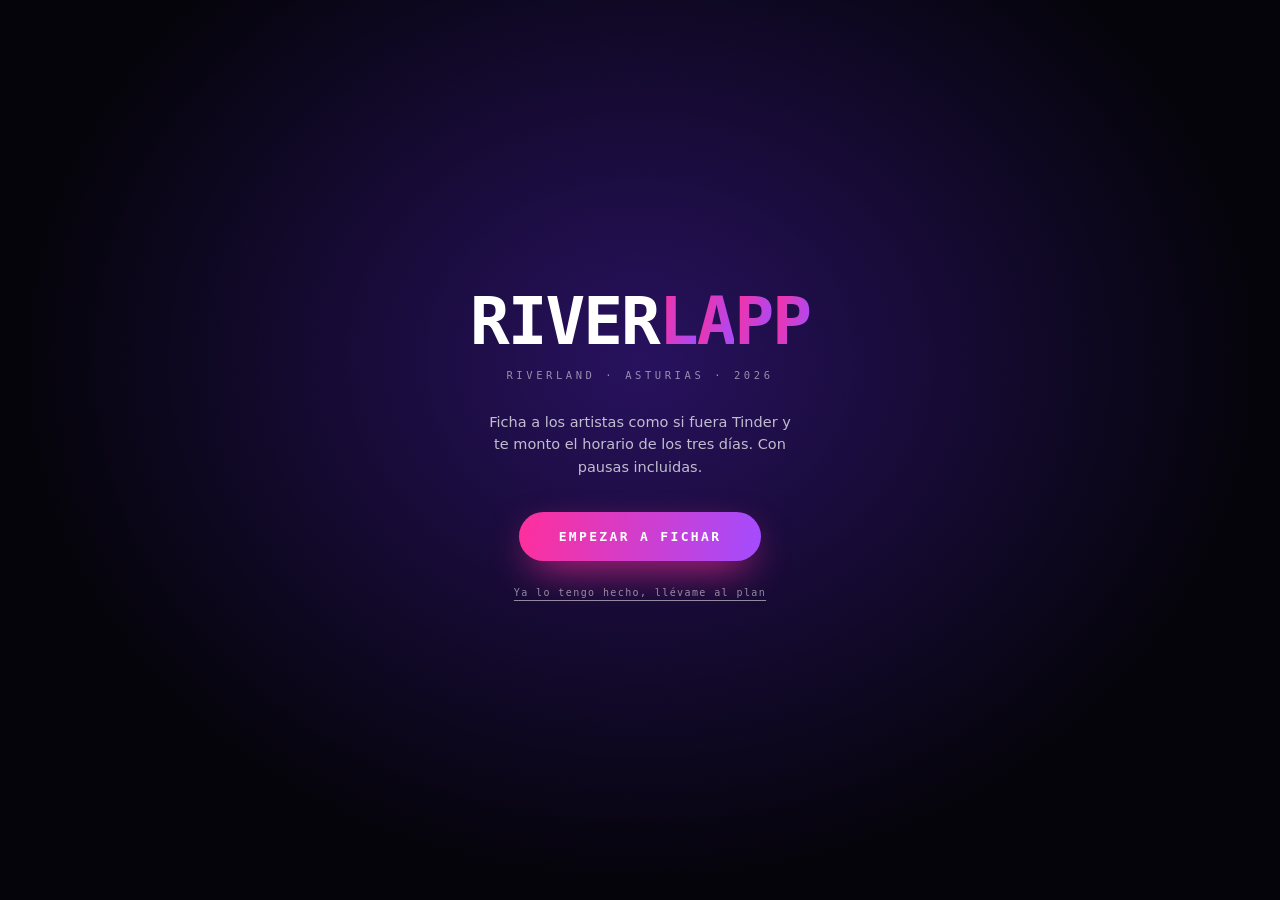
==== index.html @ 406465f3 "RIVERLAPP: app del festival Riverland Asturias 2026 Fichas artistas deslizando (parodia de Tinder: m" ====
<!DOCTYPE html>
<html lang="es">
<head>
<meta charset="utf-8">
<meta name="viewport" content="width=device-width, initial-scale=1, viewport-fit=cover, maximum-scale=1, user-scalable=no">
<title>RIVERLAPP</title>
<meta name="description" content="Tu horario de Riverland 2026, montado a tu medida.">
<meta name="theme-color" content="#04030a">
<meta name="apple-mobile-web-app-capable" content="yes">
<meta name="apple-mobile-web-app-status-bar-style" content="black-translucent">
<meta name="apple-mobile-web-app-title" content="RIVERLAPP">
<link rel="manifest" href="manifest.webmanifest">
<link rel="apple-touch-icon" href="icono-180.png">
<link rel="icon" href="icono-180.png">
<link rel="stylesheet" href="styles.css">
</head>
<body>

<!-- ===== LUCES ===== -->
<div id="luces">
  <div id="haces"></div>
  <div class="blob b1"></div>
  <div class="blob b2"></div>
  <div class="blob b3"></div>
</div>
<div id="vineta"></div>
<div id="grano"></div>

<!-- ===== INTRO ===== -->
<div id="intro">
  <div class="logo-riv" id="logo-anim"></div>
  <div class="tag">RIVERLAND · ASTURIAS · 2026</div>
  <div class="desc">Ficha a los artistas como si fuera Tinder y te monto el horario de los tres días. Con pausas incluidas.</div>
  <button class="btn-grande" id="btn-empezar">EMPEZAR A FICHAR</button>
  <button class="btn-txt" id="btn-saltar">Ya lo tengo hecho, llévame al plan</button>
</div>

<div id="app">

  <!-- ===================== AHORA ===================== -->
  <section class="vista" id="v-ahora">
    <header class="cab">
      <div>
        <h1>AHORA</h1>
        <div class="sub">TU COPILOTO DE RIVERLAND</div>
      </div>
      <button class="icon-btn btn-ajustes">⚙</button>
    </header>
    <div class="scroll"><div id="ahora-cont"></div></div>
  </section>

  <!-- ===================== MI PLAN ===================== -->
  <section class="vista" id="v-plan">
    <header class="cab">
      <div>
        <h1>MI PLAN</h1>
        <div class="sub">HORARIO MONTADO A TU MEDIDA</div>
      </div>
      <button class="icon-btn btn-ajustes">⚙</button>
    </header>
    <div class="dias">
      <button class="dia-btn" data-dia="vie">VIE 21</button>
      <button class="dia-btn" data-dia="sab">SÁB 22</button>
      <button class="dia-btn" data-dia="dom">DOM 23</button>
    </div>
    <div class="scroll"><div class="tl" id="plan-lista"></div></div>
  </section>

  <!-- ===================== FICHAR ===================== -->
  <section class="vista" id="v-fichar">
    <header class="cab">
      <div>
        <h1>FICHAR</h1>
        <div class="sub" id="deck-txt">83 perfiles cerca de ti</div>
      </div>
      <button class="icon-btn btn-ajustes">⚙</button>
    </header>

    <div id="deck-prog">
      <div class="barra"><i style="width:0"></i></div>
      <div class="txt">
        <span class="eyebrow">← ME RAYA · ME RENTA → · ↑ SÍ O SÍ</span>
        <span class="eyebrow" id="deck-cont">0/83</span>
      </div>
    </div>

    <div id="pila"></div>

    <div id="acciones">
      <div class="accion-wrap">
        <button class="accion sm rewind" id="btn-rewind">↺</button>
        <span class="accion-lbl">UPS</span>
      </div>
      <div class="accion-wrap">
        <button class="accion no" id="btn-no">✕</button>
        <span class="accion-lbl">ME RAYA</span>
      </div>
      <div class="accion-wrap">
        <button class="accion top" id="btn-top">★</button>
        <span class="accion-lbl">SÍ O SÍ</span>
      </div>
      <div class="accion-wrap">
        <button class="accion si" id="btn-si">♥</button>
        <span class="accion-lbl">ME RENTA</span>
      </div>
    </div>
  </section>

  <!-- ===================== CARTEL ===================== -->
  <section class="vista" id="v-cartel">
    <header class="cab">
      <div>
        <h1>CARTEL</h1>
        <div class="sub">83 ARTISTAS · 3 ESCENARIOS</div>
      </div>
      <button class="icon-btn btn-ajustes">⚙</button>
    </header>
    <div class="dias">
      <button class="dia-btn-c dia-btn" data-dia="vie">VIE 21</button>
      <button class="dia-btn-c dia-btn" data-dia="sab">SÁB 22</button>
      <button class="dia-btn-c dia-btn" data-dia="dom">DOM 23</button>
    </div>
    <div class="scroll"><div id="cartel-lista"></div></div>
  </section>

  <!-- ===================== NAV ===================== -->
  <nav id="nav">
    <button class="nav-btn" data-v="ahora"><span class="ic">◉</span><span class="lb">AHORA</span></button>
    <button class="nav-btn" data-v="plan"><span class="ic">★</span><span class="lb">MI PLAN</span><span class="nav-badge" id="badge-plan" style="display:none">0</span></button>
    <button class="nav-btn" data-v="fichar"><span class="ic">♥</span><span class="lb">FICHAR</span></button>
    <button class="nav-btn" data-v="cartel"><span class="ic">▦</span><span class="lb">CARTEL</span></button>
  </nav>
</div>

<!-- ===== MATCH ===== -->
<div id="match">
  <div>
    <div class="sello-match">★ SÍ O SÍ ★</div>
    <div class="txt">¡ES UN<br>MATCH!</div>
    <div class="quien" id="match-quien"></div>
    <div class="pie" id="match-pie"></div>
  </div>
</div>

<!-- ===== HOJA DE AJUSTES ===== -->
<div id="hoja"><div class="panel" id="hoja-panel"></div></div>

<script src="fotos.js"></script>
<script src="data.js"></script>
<script src="app.js"></script>
</body>
</html>
---- styles.css ----
/* ===========================================================
   RIVERLAPP — Riverland Asturias 2026
   =========================================================== */

/* permite animar el barrido del anillo de progreso */
@property --deg {
  syntax: '<angle>';
  inherits: false;
  initial-value: 0deg;
}

:root {
  --ink:      #04030a;
  --ink-2:    #0b0714;
  --magenta:  #ff2e9a;
  --magenta-d:#c3006c;
  --purple:   #a24bff;
  --violet:   #6b2bff;
  --cyan:     #35e8ff;
  --paper:    #ffffff;
  --mute:     rgba(255,255,255,.52);
  --mute-2:   rgba(255,255,255,.28);
  --line:     rgba(255,255,255,.12);
  --glass:    rgba(255,255,255,.055);

  --renta:    #22e39a;
  --raya:     #ff3b57;
  --sisi:     #ffd23d;

  --mono: ui-monospace, "SF Mono", SFMono-Regular, Menlo, "Roboto Mono", monospace;
  --sans: -apple-system, BlinkMacSystemFont, "Segoe UI", Inter, system-ui, sans-serif;

  --nav-h: 66px;
  --ease-out: cubic-bezier(.16,1,.3,1);
  --ease-spring: cubic-bezier(.34,1.56,.64,1);
}

* { margin:0; padding:0; box-sizing:border-box; -webkit-tap-highlight-color:transparent; }

html, body {
  height: 100%;
  overflow: hidden;
  background: var(--ink);
  color: var(--paper);
  font-family: var(--sans);
  overscroll-behavior: none;
}

body {
  position: fixed;
  inset: 0;
  -webkit-font-smoothing: antialiased;
  text-rendering: optimizeLegibility;
  user-select: none;
  -webkit-user-select: none;
}

button { font: inherit; color: inherit; background: none; border: none; cursor: pointer; }

/* ===========================================================
   LUCES — fondo ambiental
   =========================================================== */

#luces { position: fixed; inset: -20%; z-index: 0; pointer-events: none; overflow: hidden; }

.blob {
  position: absolute;
  border-radius: 50%;
  filter: blur(70px);
  opacity: .55;
  mix-blend-mode: screen;
  will-change: transform;
}
.blob.b1 { width: 62vw; height: 62vw; background: var(--magenta); top: 2%;  left: -14%; animation: drift1 26s var(--ease-out) infinite alternate; }
.blob.b2 { width: 70vw; height: 70vw; background: var(--violet);  top: 34%; right: -22%; animation: drift2 32s var(--ease-out) infinite alternate; opacity:.6; }
.blob.b3 { width: 52vw; height: 52vw; background: var(--purple);  bottom: -6%; left: 8%;  animation: drift3 22s var(--ease-out) infinite alternate; }

@keyframes drift1 { from { transform: translate3d(0,0,0) scale(1); } to { transform: translate3d(22vw,14vh,0) scale(1.25); } }
@keyframes drift2 { from { transform: translate3d(0,0,0) scale(1.1); } to { transform: translate3d(-18vw,-16vh,0) scale(.85); } }
@keyframes drift3 { from { transform: translate3d(0,0,0) scale(.9); } to { transform: translate3d(16vw,-20vh,0) scale(1.3); } }

/* haces de luz que barren */
#haces {
  position: absolute; inset: -40%;
  background:
    conic-gradient(from 0deg at 50% 50%,
      transparent 0deg, rgba(162,75,255,.16) 12deg, transparent 26deg,
      transparent 90deg, rgba(255,46,154,.13) 104deg, transparent 120deg,
      transparent 200deg, rgba(107,43,255,.15) 214deg, transparent 232deg,
      transparent 320deg, rgba(255,46,154,.10) 332deg, transparent 348deg);
  animation: girar 44s linear infinite;
  will-change: transform;
  mix-blend-mode: screen;
}
@keyframes girar { to { transform: rotate(360deg); } }

/* grano */
#grano {
  position: fixed; inset: 0; z-index: 900; pointer-events: none;
  opacity: .05; mix-blend-mode: overlay;
  background-image: url("data:image/svg+xml,%3Csvg xmlns='http://www.w3.org/2000/svg' width='140' height='140'%3E%3Cfilter id='n'%3E%3CfeTurbulence type='fractalNoise' baseFrequency='.85' numOctaves='3'/%3E%3C/filter%3E%3Crect width='100%25' height='100%25' filter='url(%23n)'/%3E%3C/svg%3E");
}

/* viñeta */
#vineta {
  position: fixed; inset: 0; z-index: 2; pointer-events: none;
  background: radial-gradient(ellipse at 50% 42%, transparent 30%, rgba(4,3,10,.72) 100%);
}

/* ===========================================================
   ESTRUCTURA
   =========================================================== */

#app { position: relative; z-index: 10; height: 100%; display: flex; flex-direction: column; }

.vista { position: absolute; inset: 0; display: none; flex-direction: column; }
.vista.activa { display: flex; animation: entrarVista .42s var(--ease-out); }
@keyframes entrarVista { from { opacity: 0; transform: translateY(14px) scale(.985); } to { opacity: 1; transform: none; } }

.scroll {
  flex: 1; overflow-y: auto; -webkit-overflow-scrolling: touch;
  overscroll-behavior: contain;
  padding: 0 18px calc(var(--nav-h) + env(safe-area-inset-bottom) + 28px);
}
.scroll::-webkit-scrollbar { display: none; }

/* cabecera */
.cab {
  padding: calc(env(safe-area-inset-top) + 14px) 18px 10px;
  display: flex; align-items: center; justify-content: space-between; gap: 12px;
  flex-shrink: 0;
}
.cab h1 {
  font-family: var(--mono); font-size: 15px; font-weight: 700;
  letter-spacing: .22em; text-transform: uppercase;
}
.cab .sub { font-family: var(--mono); font-size: 10px; letter-spacing: .18em; color: var(--mute); margin-top: 3px; }

.icon-btn {
  width: 38px; height: 38px; border-radius: 12px;
  display: grid; place-items: center;
  background: var(--glass); border: 1px solid var(--line);
  font-size: 15px; transition: transform .2s var(--ease-spring), background .2s;
}
.icon-btn:active { transform: scale(.88); background: rgba(255,255,255,.12); }

/* ===========================================================
   TIPOGRAFÍA
   =========================================================== */

.display {
  font-family: var(--mono); font-weight: 700; text-transform: uppercase;
  letter-spacing: -.02em; line-height: .92;
}
.eyebrow {
  font-family: var(--mono); font-size: 10px; font-weight: 600;
  letter-spacing: .24em; text-transform: uppercase; color: var(--mute);
}
.chip {
  display: inline-flex; align-items: center; gap: 5px;
  font-family: var(--mono); font-size: 9.5px; font-weight: 700;
  letter-spacing: .14em; text-transform: uppercase;
  padding: 5px 9px; border-radius: 999px;
  background: var(--glass); border: 1px solid var(--line);
  white-space: nowrap;
}
.chip.esc {
  background: hsl(var(--h) 90% 60% / .17);
  border-color: hsl(var(--h) 90% 65% / .45);
  color: hsl(var(--h) 95% 80%);
}

/* ===========================================================
   PORTADA GENERADA POR ARTISTA
   =========================================================== */

.cover {
  position: absolute; inset: 0; overflow: hidden;
  background:
    radial-gradient(120% 90% at 22% 8%,  hsl(var(--h1) 92% 58%) 0%, transparent 62%),
    radial-gradient(130% 100% at 82% 96%, hsl(var(--h2) 90% 46%) 0%, transparent 66%),
    linear-gradient(158deg, hsl(var(--h1) 80% 22%), hsl(var(--h2) 85% 10%));
}
.cover::before {
  content: ''; position: absolute; inset: -30%;
  background-image: var(--pat);
  background-size: var(--pat-size);
  opacity: .3; mix-blend-mode: overlay;
  transform: rotate(var(--pat-rot));
}
.cover::after {
  content: ''; position: absolute; inset: 0;
  background: linear-gradient(to top, rgba(4,3,10,.94) 4%, rgba(4,3,10,.5) 34%, transparent 62%);
}
.cover .marca {
  position: absolute; inset: 0; display: grid; place-items: center;
  font-family: var(--mono); font-weight: 700; font-size: 54vw;
  letter-spacing: -.09em; color: rgba(255,255,255,.15);
  line-height: 1; transform: translateY(-7%);
}
.cover.linea .marca {
  color: transparent;
  -webkit-text-stroke: 3px rgba(255,255,255,.3);
}
/* franja del escenario, abajo a la izquierda */
.cover .franja {
  position: absolute; left: 0; bottom: 0; width: 5px; height: 46%;
  background: linear-gradient(to top, hsl(var(--h1) 95% 65%), transparent);
  z-index: 2;
}
.cover img {
  position: absolute; inset: 0; width: 100%; height: 100%; object-fit: cover;
  filter: contrast(1.12) saturate(.72) brightness(.94);
}
/* duotono: la foto real se tiñe con la paleta del festival */
.cover.con-foto { isolation: isolate; }
.cover .tinte {
  position: absolute; inset: 0; z-index: 1; pointer-events: none;
  background: linear-gradient(152deg, hsl(var(--h1) 95% 52% / .55), hsl(var(--h2) 92% 42% / .45));
  mix-blend-mode: color;
}
.cover .tinte-2 {
  position: absolute; inset: 0; z-index: 1; pointer-events: none;
  background: radial-gradient(120% 85% at 22% 6%, hsl(var(--h1) 95% 55% / .3), transparent 62%);
  mix-blend-mode: soft-light;
}
/* con foto, la marca tipográfica estorba */
.cover.con-foto .marca { display: none; }

/* ===========================================================
   TINDER — pila de cartas
   =========================================================== */

#pila {
  flex: 1; position: relative; margin: 6px 16px 0;
  perspective: 1400px;
}

.carta {
  position: absolute; inset: 0;
  border-radius: 26px; overflow: hidden;
  background: var(--ink-2);
  border: 1px solid rgba(255,255,255,.14);
  box-shadow: 0 30px 70px rgba(0,0,0,.75), 0 0 0 1px rgba(255,255,255,.05) inset;
  will-change: transform, opacity;
  touch-action: none;
}
.carta.atras   { transform: scale(.94) translateY(16px); opacity: .85; }
.carta.atras-2 { transform: scale(.88) translateY(30px); opacity: .5; }
.carta.suave   { transition: transform .5s var(--ease-out), opacity .4s ease; }

.carta-info {
  position: absolute; left: 0; right: 0; bottom: 0; z-index: 3;
  padding: 20px 20px 22px;
}
.carta-nom {
  font-family: var(--mono); font-weight: 700; text-transform: uppercase;
  font-size: clamp(26px, 8.2vw, 40px); line-height: .94; letter-spacing: -.035em;
  --nom-esc: 1;
  display: flex; align-items: baseline; flex-wrap: wrap; gap: 0 10px;
  text-shadow: 0 3px 22px rgba(0,0,0,.8);
}
.carta-nom.largo { font-size: clamp(20px, 6.2vw, 30px); }
.carta-nom.muy-largo { font-size: clamp(17px, 5.2vw, 25px); }
.carta-edad { font-weight: 400; font-size: .62em; opacity: .82; letter-spacing: -.02em; }
.verificado {
  display: inline-grid; place-items: center;
  width: 21px; height: 21px; border-radius: 50%; flex-shrink: 0;
  background: var(--cyan); color: #00303a;
  font-size: 13px; font-weight: 900; align-self: center;
  box-shadow: 0 0 16px rgba(53,232,255,.7);
}
.carta-sub { font-family: var(--mono); font-size: 10.5px; letter-spacing: .12em; color: rgba(255,255,255,.75); margin-top: 8px; text-transform: uppercase; }
.carta-meta { display: flex; gap: 7px; flex-wrap: wrap; margin-top: 13px; }
.carta-bio {
  margin-top: 13px; font-size: 13px; line-height: 1.45;
  color: rgba(255,255,255,.72); font-style: italic;
}

/* barritas de "fotos" arriba, como Tinder */
.carta-barras { position: absolute; top: 12px; left: 14px; right: 14px; z-index: 4; display: flex; gap: 4px; }
.carta-barras i { flex: 1; height: 3px; border-radius: 2px; background: rgba(255,255,255,.28); }
.carta-barras i.on { background: #fff; box-shadow: 0 0 10px rgba(255,255,255,.6); }

/* sellos ME RENTA / ME RAYA / SÍ O SÍ */
.sello {
  position: absolute; top: 40px; z-index: 6;
  font-family: var(--mono); font-weight: 700; font-size: 27px;
  letter-spacing: .04em; text-transform: uppercase;
  padding: 9px 16px; border-radius: 12px;
  border: 4px solid currentColor; opacity: 0;
  pointer-events: none; white-space: nowrap;
  text-shadow: 0 2px 16px rgba(0,0,0,.5);
}
.sello.renta { left: 22px; color: var(--renta); transform: rotate(-18deg); }
.sello.raya  { right: 22px; color: var(--raya);  transform: rotate(18deg); }
.sello.sisi  {
  left: 50%; top: auto; bottom: 128px; color: var(--sisi);
  transform: translateX(-50%) rotate(-6deg); font-size: 24px;
}

/* botones de acción */
#acciones {
  flex-shrink: 0; display: flex; align-items: center; justify-content: center;
  gap: 14px;
  padding: 18px 16px calc(var(--nav-h) + env(safe-area-inset-bottom) + 14px);
}
.accion {
  width: 60px; height: 60px; border-radius: 50%;
  display: grid; place-items: center; font-size: 25px;
  background: rgba(12,10,22,.82); backdrop-filter: blur(14px);
  border: 2px solid currentColor;
  transition: transform .28s var(--ease-spring), box-shadow .28s;
}
.accion:active { transform: scale(.84); }
.accion.sm { width: 46px; height: 46px; font-size: 17px; }
.accion.rewind { color: var(--sisi); opacity: .75; }
.accion.no  { color: var(--raya);  box-shadow: 0 0 26px -6px var(--raya); }
.accion.si  { color: var(--renta); box-shadow: 0 0 26px -6px var(--renta); }
.accion.top { color: var(--sisi);  box-shadow: 0 0 26px -6px var(--sisi); }
.accion[disabled] { opacity: .28; }

.accion-lbl {
  font-family: var(--mono); font-size: 8px; letter-spacing: .12em;
  text-align: center; margin-top: 7px; color: var(--mute); text-transform: uppercase;
}
.accion-wrap { display: flex; flex-direction: column; align-items: center; }

/* progreso del deck */
#deck-prog { padding: 4px 20px 0; flex-shrink: 0; }
#deck-prog .barra { height: 3px; background: rgba(255,255,255,.13); border-radius: 2px; overflow: hidden; }
#deck-prog .barra i {
  display: block; height: 100%; border-radius: 2px;
  background: linear-gradient(90deg, var(--purple), var(--magenta));
  transition: width .45s var(--ease-out);
  box-shadow: 0 0 12px var(--magenta);
}
#deck-prog .txt { display: flex; justify-content: space-between; margin-top: 7px; }

/* ¡ES UN MATCH! */
#match {
  position: fixed; inset: 0; z-index: 800; display: none;
  place-items: center; text-align: center;
  background:
    radial-gradient(circle at 50% 44%, rgba(162,75,255,.5), transparent 62%),
    rgba(4,3,10,.95);
  backdrop-filter: blur(16px) saturate(1.3);
}
#match.on { display: grid; animation: matchIn .5s var(--ease-out); }
@keyframes matchIn { from { opacity: 0; } to { opacity: 1; } }
#match .txt {
  font-family: var(--mono); font-weight: 700; text-transform: uppercase;
  font-size: clamp(38px, 13vw, 66px); line-height: .9; letter-spacing: -.04em;
  background: linear-gradient(100deg, var(--magenta), var(--sisi), var(--purple));
  -webkit-background-clip: text; background-clip: text; color: transparent;
  animation: matchPop .7s var(--ease-spring);
}
@keyframes matchPop { 0% { transform: scale(.4) rotate(-8deg); opacity: 0; } 60% { transform: scale(1.08) rotate(2deg); } 100% { transform: none; opacity: 1; } }
#match .quien {
  margin-top: 20px; font-family: var(--mono); font-weight: 700;
  font-size: 17px; letter-spacing: .1em; text-transform: uppercase;
  animation: subeFade .6s .18s both var(--ease-out);
}
#match .pie {
  margin-top: 10px; font-family: var(--mono); font-size: 11px; letter-spacing: .14em;
  color: rgba(255,255,255,.6); animation: subeFade .6s .3s both var(--ease-out);
}
#match .sello-match {
  display: inline-block; margin-bottom: 22px;
  font-family: var(--mono); font-size: 10px; font-weight: 700; letter-spacing: .3em;
  color: var(--sisi); border: 1px solid rgba(255,210,61,.5);
  padding: 7px 14px; border-radius: 999px;
  animation: subeFade .5s both var(--ease-out);
}
@keyframes subeFade { from { opacity: 0; transform: translateY(14px); } to { opacity: 1; transform: none; } }

.confeti { position: absolute; width: 8px; height: 14px; border-radius: 2px; will-change: transform, opacity; }

/* ===========================================================
   AHORA
   =========================================================== */

.ahora-hero { padding: 8px 0 22px; }

.anillo {
  position: relative; width: 100%; aspect-ratio: 1;
  max-width: 260px; margin: 6px auto 22px;
  border-radius: 50%;
  background: conic-gradient(from -90deg, var(--magenta) 0deg, var(--purple) var(--deg, 0deg), rgba(255,255,255,.09) var(--deg, 0deg) 360deg);
  display: grid; place-items: center;
  filter: drop-shadow(0 0 26px rgba(162,75,255,.55));
  transition: --deg .8s linear;
}
.anillo::before {
  content: ''; position: absolute; inset: 11px; border-radius: 50%;
  background: radial-gradient(circle at 50% 30%, #17102a, #05040c 72%);
  border: 1px solid rgba(255,255,255,.09);
}
.anillo .centro { position: relative; text-align: center; padding: 0 22px; }
.anillo .queda {
  font-family: var(--mono); font-weight: 700; font-size: 46px;
  line-height: 1; letter-spacing: -.05em;
}
.anillo .queda small { font-size: 15px; opacity: .55; letter-spacing: 0; }
.anillo .queda-lbl { font-family: var(--mono); font-size: 9px; letter-spacing: .2em; color: var(--mute); margin-top: 7px; }

.ahora-nom {
  font-family: var(--mono); font-weight: 700; text-transform: uppercase;
  font-size: clamp(30px, 10vw, 50px); line-height: .92; letter-spacing: -.04em;
  text-align: center;
}
.ahora-meta { display: flex; justify-content: center; gap: 8px; margin-top: 14px; flex-wrap: wrap; }

/* aviso SAL YA */
.sal-ya {
  margin: 18px 0 4px; padding: 15px 17px; border-radius: 18px;
  background: linear-gradient(120deg, rgba(255,46,154,.2), rgba(162,75,255,.16));
  border: 1px solid rgba(255,46,154,.5);
  animation: latir 1.9s ease-in-out infinite;
}
@keyframes latir {
  0%,100% { box-shadow: 0 0 0 0 rgba(255,46,154,.42); }
  50%     { box-shadow: 0 0 0 13px rgba(255,46,154,0); }
}
.sal-ya .t { font-family: var(--mono); font-weight: 700; font-size: 15px; letter-spacing: .1em; }
.sal-ya .d { font-size: 13px; color: rgba(255,255,255,.78); margin-top: 5px; line-height: 1.4; }

/* ===========================================================
   TIMELINE / MI PLAN
   =========================================================== */

.dias { display: flex; gap: 8px; padding: 4px 18px 16px; flex-shrink: 0; }
.dia-btn {
  flex: 1; padding: 11px 6px; border-radius: 14px;
  font-family: var(--mono); font-size: 11px; font-weight: 700; letter-spacing: .12em;
  background: var(--glass); border: 1px solid var(--line);
  transition: all .28s var(--ease-out);
}
.dia-btn.on {
  background: linear-gradient(120deg, var(--magenta), var(--purple));
  border-color: transparent; color: #fff;
  box-shadow: 0 8px 26px -8px var(--magenta);
  transform: translateY(-1px);
}

.tl { position: relative; padding-left: 76px; }
.tl::before {
  content: ''; position: absolute; left: 52px; top: 10px; bottom: 10px; width: 2px;
  background: linear-gradient(to bottom, transparent, var(--line) 8%, var(--line) 92%, transparent);
}

.tl-item { position: relative; margin-bottom: 12px; animation: subeFade .5s both var(--ease-out); }
.tl-hora {
  position: absolute; left: -76px; top: 15px; width: 38px; text-align: right;
  font-family: var(--mono); font-size: 12px; font-weight: 700; letter-spacing: -.02em;
}
.tl-hora small { display: block; font-size: 8.5px; color: var(--mute); font-weight: 400; margin-top: 3px; letter-spacing: .02em; }
.tl-punto {
  position: absolute; left: -29px; top: 19px;
  width: 11px; height: 11px; border-radius: 50%;
  background: hsl(var(--h) 90% 62%); border: 2px solid var(--ink);
  box-shadow: 0 0 0 3px hsl(var(--h) 90% 62% / .2), 0 0 14px hsl(var(--h) 90% 62% / .8);
}

.tarjeta {
  position: relative; overflow: hidden;
  border-radius: 18px; padding: 15px 16px;
  background: linear-gradient(120deg, hsl(var(--h) 70% 40% / .16), rgba(255,255,255,.035));
  border: 1px solid hsl(var(--h) 80% 60% / .26);
  transition: transform .24s var(--ease-spring);
}
.tarjeta:active { transform: scale(.977); }
.tarjeta .nom {
  font-family: var(--mono); font-weight: 700; text-transform: uppercase;
  font-size: 18px; letter-spacing: -.02em; line-height: 1.06;
}
.tarjeta .sb { font-family: var(--mono); font-size: 9.5px; letter-spacing: .12em; color: var(--mute); margin-top: 5px; text-transform: uppercase; }
.tarjeta .bajo { display: flex; align-items: center; gap: 7px; margin-top: 11px; flex-wrap: wrap; }
.tarjeta.sisi { border-color: rgba(255,210,61,.5); background: linear-gradient(120deg, rgba(255,210,61,.13), rgba(255,255,255,.04)); }
.tarjeta.sisi::after {
  content: '★'; position: absolute; top: 12px; right: 14px;
  color: var(--sisi); font-size: 15px; filter: drop-shadow(0 0 8px var(--sisi));
}
.tarjeta.ahora {
  border-color: var(--magenta);
  box-shadow: 0 0 0 1px var(--magenta), 0 10px 34px -12px var(--magenta);
}
.tarjeta.ahora::before {
  content: ''; position: absolute; left: 0; top: 0; bottom: 0; width: 3px;
  background: var(--magenta); animation: latirLinea 1.6s ease-in-out infinite;
}
@keyframes latirLinea { 0%,100% { opacity: 1; } 50% { opacity: .3; } }
.tarjeta.pasado { opacity: .38; }

/* PAUSA */
.pausa {
  position: relative; overflow: hidden;
  border-radius: 18px; padding: 17px 16px;
  border: 1px dashed rgba(255,255,255,.26);
  background: linear-gradient(120deg, rgba(107,43,255,.16), rgba(255,46,154,.07));
}
.pausa::before {
  content: ''; position: absolute; inset: 0;
  background: repeating-linear-gradient(-45deg, transparent 0 11px, rgba(255,255,255,.03) 11px 22px);
  pointer-events: none;
}
.pausa .cab-p { display: flex; align-items: center; justify-content: space-between; gap: 10px; }
.pausa .tit {
  font-family: var(--mono); font-weight: 700; font-size: 11px;
  letter-spacing: .26em; color: var(--purple);
}
.pausa .dur { font-family: var(--mono); font-size: 11px; font-weight: 700; color: var(--mute); }
.pausa .msg {
  font-family: var(--mono); font-weight: 700; text-transform: uppercase;
  font-size: 17px; line-height: 1.14; letter-spacing: -.02em; margin-top: 10px;
}
.pausa .luego { font-size: 12px; color: var(--mute); margin-top: 9px; line-height: 1.4; }

/* conflicto */
.conflicto {
  border-radius: 18px; padding: 15px 16px; margin-bottom: 12px;
  background: rgba(255,59,87,.1); border: 1px solid rgba(255,59,87,.42);
}
.conflicto .tit { font-family: var(--mono); font-size: 10px; font-weight: 700; letter-spacing: .2em; color: var(--raya); }
.conflicto .d { font-size: 12.5px; color: rgba(255,255,255,.8); margin-top: 8px; line-height: 1.45; }
.conflicto .ops { display: flex; gap: 8px; margin-top: 13px; }
.conflicto .ops button {
  flex: 1; padding: 11px 8px; border-radius: 12px;
  background: rgba(255,255,255,.07); border: 1px solid var(--line);
  font-family: var(--mono); font-size: 8.5px; font-weight: 400; letter-spacing: .1em;
  color: var(--mute); line-height: 1.9;
  transition: transform .2s var(--ease-spring);
}
.conflicto .ops button b { font-size: 11.5px; letter-spacing: -.01em; color: #fff; }
.conflicto .ops button:active { transform: scale(.94); }

/* vacío */
.vacio { text-align: center; padding: 56px 26px; }
.vacio .ic { font-size: 46px; opacity: .3; }
.vacio .t { font-family: var(--mono); font-weight: 700; font-size: 16px; letter-spacing: .1em; margin-top: 16px; text-transform: uppercase; }
.vacio .d { font-size: 13.5px; color: var(--mute); margin-top: 10px; line-height: 1.5; }

/* ===========================================================
   CARTEL
   =========================================================== */

.rejilla { display: flex; flex-direction: column; gap: 9px; }
.fila-esc { margin-bottom: 22px; }
.fila-esc > h3 {
  font-family: var(--mono); font-size: 11px; font-weight: 700; letter-spacing: .22em;
  color: hsl(var(--h) 92% 74%); margin-bottom: 11px;
  display: flex; align-items: center; gap: 9px;
}
.fila-esc > h3::after { content: ''; flex: 1; height: 1px; background: hsl(var(--h) 80% 60% / .28); }

.linea {
  display: flex; align-items: center; gap: 12px;
  padding: 11px 13px; border-radius: 13px;
  background: rgba(255,255,255,.035); border: 1px solid var(--line);
  transition: transform .22s var(--ease-spring), background .22s;
}
.linea:active { transform: scale(.98); background: rgba(255,255,255,.08); }
.linea .h { font-family: var(--mono); font-size: 11px; font-weight: 700; color: var(--mute); min-width: 42px; }
.linea .n { flex: 1; font-family: var(--mono); font-size: 13px; font-weight: 700; text-transform: uppercase; letter-spacing: -.01em; }
.linea .p { font-size: 17px; width: 26px; text-align: center; }
.linea.p2 { border-color: rgba(255,210,61,.48); background: rgba(255,210,61,.09); }
.linea.p1 { border-color: rgba(34,227,154,.4); background: rgba(34,227,154,.07); }
.linea.p0 { opacity: .42; }

/* ===========================================================
   NAV
   =========================================================== */

#nav {
  position: absolute; left: 0; right: 0; bottom: 0; z-index: 100;
  height: calc(var(--nav-h) + env(safe-area-inset-bottom));
  padding-bottom: env(safe-area-inset-bottom);
  display: flex;
  background: rgba(6,4,14,.82);
  backdrop-filter: blur(22px) saturate(1.4);
  border-top: 1px solid var(--line);
}
#nav.oculto { display: none; }
.nav-btn {
  flex: 1; display: flex; flex-direction: column; align-items: center; justify-content: center;
  gap: 5px; color: var(--mute-2); position: relative;
  transition: color .28s var(--ease-out);
}
.nav-btn .ic { font-size: 19px; transition: transform .34s var(--ease-spring); }
.nav-btn .lb { font-family: var(--mono); font-size: 8.5px; font-weight: 700; letter-spacing: .13em; }
.nav-btn.on { color: #fff; }
.nav-btn.on .ic { transform: translateY(-2px) scale(1.14); filter: drop-shadow(0 0 10px var(--magenta)); }
.nav-btn.on::before {
  content: ''; position: absolute; top: 0; left: 50%; transform: translateX(-50%);
  width: 30px; height: 2.5px; border-radius: 0 0 3px 3px;
  background: linear-gradient(90deg, var(--magenta), var(--purple));
  box-shadow: 0 0 12px var(--magenta);
}
.nav-badge {
  position: absolute; top: 8px; right: 50%; margin-right: -22px;
  min-width: 17px; height: 17px; padding: 0 5px; border-radius: 9px;
  background: var(--magenta); color: #fff;
  font-family: var(--mono); font-size: 9px; font-weight: 700;
  display: grid; place-items: center;
}

/* ===========================================================
   INTRO
   =========================================================== */

#intro {
  position: fixed; inset: 0; z-index: 700;
  display: flex; flex-direction: column; align-items: center; justify-content: center;
  text-align: center; padding: 34px;
  background:
    radial-gradient(ellipse at 50% 40%, rgba(107,43,255,.34), transparent 68%),
    var(--ink);
}
#intro.fuera { animation: salirIntro .7s var(--ease-out) forwards; pointer-events: none; }
@keyframes salirIntro { to { opacity: 0; transform: scale(1.12); } }

.logo-riv {
  font-family: var(--mono); font-weight: 700; text-transform: uppercase;
  font-size: clamp(38px, 13.5vw, 66px); letter-spacing: -.03em; line-height: .9;
}
.logo-riv span { display: inline-block; animation: caerLetra .7s both var(--ease-spring); }
@keyframes caerLetra { from { opacity: 0; transform: translateY(-46px) rotate(-14deg) scale(.6); } to { opacity: 1; transform: none; } }
.logo-riv .hl {
  background: linear-gradient(100deg, var(--magenta), var(--purple));
  -webkit-background-clip: text; background-clip: text; color: transparent;
}

#intro .tag { font-family: var(--mono); font-size: 10.5px; letter-spacing: .34em; color: var(--mute); margin-top: 18px; animation: subeFade .7s .8s both var(--ease-out); }
#intro .desc { font-size: 14.5px; line-height: 1.55; color: rgba(255,255,255,.72); margin-top: 30px; max-width: 320px; animation: subeFade .7s 1s both var(--ease-out); }

.btn-grande {
  margin-top: 34px; padding: 17px 40px; border-radius: 999px;
  font-family: var(--mono); font-weight: 700; font-size: 13px; letter-spacing: .18em;
  background: linear-gradient(100deg, var(--magenta), var(--purple));
  box-shadow: 0 14px 40px -12px var(--magenta);
  transition: transform .3s var(--ease-spring);
  animation: subeFade .7s 1.2s both var(--ease-out);
}
.btn-grande:active { transform: scale(.93); }
.btn-txt {
  margin-top: 16px; font-family: var(--mono); font-size: 10px; letter-spacing: .14em;
  color: var(--mute); animation: subeFade .7s 1.35s both var(--ease-out);
  padding: 10px; text-decoration: underline; text-underline-offset: 4px;
}

/* ===========================================================
   HOJA / AJUSTES
   =========================================================== */

#hoja {
  position: fixed; inset: 0; z-index: 600; display: none;
  align-items: flex-end; background: rgba(0,0,0,.62); backdrop-filter: blur(4px);
}
#hoja.on { display: flex; animation: matchIn .3s ease; }
#hoja .panel {
  width: 100%; max-height: 84vh; overflow-y: auto;
  background: #0a0716; border-radius: 26px 26px 0 0;
  border-top: 1px solid var(--line);
  padding: 10px 20px calc(env(safe-area-inset-bottom) + 28px);
  animation: subirHoja .42s var(--ease-out);
}
@keyframes subirHoja { from { transform: translateY(100%); } to { transform: none; } }
#hoja .asa { width: 38px; height: 4px; border-radius: 3px; background: rgba(255,255,255,.25); margin: 6px auto 20px; }
#hoja h3 { font-family: var(--mono); font-size: 13px; letter-spacing: .16em; text-transform: uppercase; margin-bottom: 16px; }

.ajuste { padding: 15px 0; border-bottom: 1px solid var(--line); }
.ajuste:last-of-type { border-bottom: none; }
.ajuste .lbl { font-family: var(--mono); font-size: 11px; letter-spacing: .1em; text-transform: uppercase; }
.ajuste .hint { font-size: 12px; color: var(--mute); margin-top: 6px; line-height: 1.45; }
.ajuste input[type=range] { width: 100%; margin-top: 14px; accent-color: var(--magenta); }
.ajuste .val { font-family: var(--mono); font-size: 20px; font-weight: 700; color: var(--magenta); }

.btn-linea {
  width: 100%; padding: 15px; border-radius: 14px; margin-top: 10px;
  background: rgba(255,255,255,.06); border: 1px solid var(--line);
  font-family: var(--mono); font-size: 11px; font-weight: 700; letter-spacing: .12em;
  transition: transform .2s var(--ease-spring);
}
.btn-linea:active { transform: scale(.97); }
.btn-linea.peligro { color: var(--raya); border-color: rgba(255,59,87,.4); }

@media (prefers-reduced-motion: reduce) {
  *, *::before, *::after { animation-duration: .01ms !important; animation-iteration-count: 1 !important; transition-duration: .01ms !important; }
}
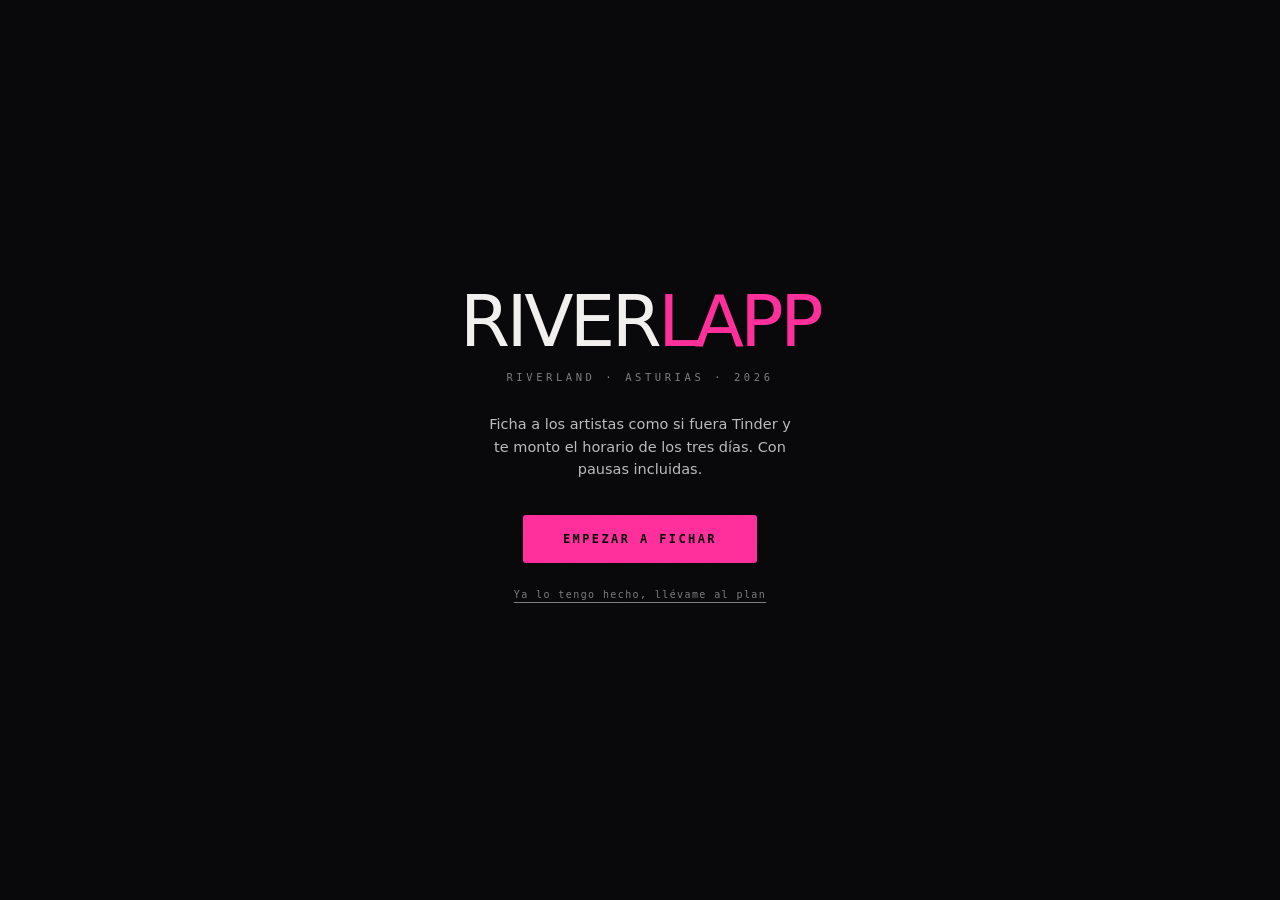
==== commit 4e7e4ded: "Frases de pausa nuevas y FICHAR sin la leyenda de gestos" ====
--- a/index.html
+++ b/index.html
@@ -63,7 +63,14 @@
       <button class="dia-btn" data-dia="sab">SÁB 22</button>
       <button class="dia-btn" data-dia="dom">DOM 23</button>
     </div>
-    <div class="scroll"><div class="tl" id="plan-lista"></div></div>
+    <div class="conmutador">
+      <button class="con-btn on" data-modo="plan">MI PLAN</button>
+      <button class="con-btn" data-modo="cartel">CARTEL COMPLETO</button>
+    </div>
+    <div class="scroll">
+      <div class="tl" id="plan-lista"></div>
+      <div id="cartel-lista" hidden></div>
+    </div>
   </section>
 
   <!-- ===================== FICHAR ===================== -->
@@ -79,7 +86,6 @@
     <div id="deck-prog">
       <div class="barra"><i style="width:0"></i></div>
       <div class="txt">
-        <span class="eyebrow">← ME RAYA · ME RENTA → · ↑ SÍ O SÍ</span>
         <span class="eyebrow" id="deck-cont">0/83</span>
       </div>
     </div>
@@ -106,21 +112,17 @@
     </div>
   </section>
 
-  <!-- ===================== CARTEL ===================== -->
-  <section class="vista" id="v-cartel">
+  <!-- ===================== CONTADOR ===================== -->
+  <section class="vista" id="v-contador">
     <header class="cab">
       <div>
-        <h1>CARTEL</h1>
-        <div class="sub">83 ARTISTAS · 3 ESCENARIOS</div>
+        <h1>EL DAÑO</h1>
+        <div class="sub" id="contador-sub">LLEVANDO LA CUENTA</div>
       </div>
       <button class="icon-btn btn-ajustes">⚙</button>
     </header>
-    <div class="dias">
-      <button class="dia-btn-c dia-btn" data-dia="vie">VIE 21</button>
-      <button class="dia-btn-c dia-btn" data-dia="sab">SÁB 22</button>
-      <button class="dia-btn-c dia-btn" data-dia="dom">DOM 23</button>
-    </div>
-    <div class="scroll"><div id="cartel-lista"></div></div>
+    <div class="cabeza-vuela" id="cabeza-vuela" aria-hidden="true"></div>
+    <div class="scroll"><div id="contador-cont"></div></div>
   </section>
 
   <!-- ===================== NAV ===================== -->
@@ -128,9 +130,21 @@
     <button class="nav-btn" data-v="ahora"><span class="ic">◉</span><span class="lb">AHORA</span></button>
     <button class="nav-btn" data-v="plan"><span class="ic">★</span><span class="lb">MI PLAN</span><span class="nav-badge" id="badge-plan" style="display:none">0</span></button>
     <button class="nav-btn" data-v="fichar"><span class="ic">♥</span><span class="lb">FICHAR</span></button>
-    <button class="nav-btn" data-v="cartel"><span class="ic">▦</span><span class="lb">CARTEL</span></button>
+    <button class="nav-btn" data-v="contador"><span class="ic" id="ic-dano">☠</span><span class="lb">EL DAÑO</span></button>
   </nav>
 </div>
+
+<!-- ===== WRAPPED ===== -->
+<div id="wrapped">
+  <div class="wr-barras" id="wr-barras"></div>
+  <button class="wr-cerrar" onclick="cerrarWrapped()">✕</button>
+  <div class="wr-slide" id="wr-slide"></div>
+  <div class="wr-toque izq" onclick="wrappedMover(-1)"></div>
+  <div class="wr-toque der" onclick="wrappedMover(1)"></div>
+</div>
+
+<!-- ===== AÑADIR SUSTANCIA ===== -->
+<div id="hoja-sus"><div class="panel" id="hoja-sus-panel"></div></div>
 
 <!-- ===== MATCH ===== -->
 <div id="match">
--- a/styles.css
+++ b/styles.css
@@ -10,29 +10,38 @@
 }
 
 :root {
-  --ink:      #04030a;
-  --ink-2:    #0b0714;
+  /* TARJETA ROSA — marco negro sobrio, el magenta solo donde se mira */
+  --ink:      #08080a;
+  --ink-2:    #0d0d10;
   --magenta:  #ff2e9a;
   --magenta-d:#c3006c;
+  --magenta-l:#ff6fb6;
   --purple:   #a24bff;
   --violet:   #6b2bff;
   --cyan:     #35e8ff;
-  --paper:    #ffffff;
-  --mute:     rgba(255,255,255,.52);
-  --mute-2:   rgba(255,255,255,.28);
-  --line:     rgba(255,255,255,.12);
-  --glass:    rgba(255,255,255,.055);
-
-  --renta:    #22e39a;
-  --raya:     #ff3b57;
-  --sisi:     #ffd23d;
+  --paper:    #f2f0ee;       /* blanco cálido, no puro: cansa menos de noche */
+  --negro:    #0a0a0c;       /* la tinta sobre el magenta */
+  --mute:     rgba(242,240,238,.5);
+  --mute-2:   rgba(242,240,238,.26);
+  --line:     rgba(242,240,238,.12);
+  --glass:    rgba(242,240,238,.05);
+
+  /* dos tintas: el magenta es lo positivo, el blanco lo neutro */
+  --renta:    #ff2e9a;
+  --raya:     rgba(242,240,238,.55);
+  --sisi:     #ff2e9a;
 
   --mono: ui-monospace, "SF Mono", SFMono-Regular, Menlo, "Roboto Mono", monospace;
   --sans: -apple-system, BlinkMacSystemFont, "Segoe UI", Inter, system-ui, sans-serif;
+  /* los nombres van en la de sistema, ligera y grande: es lo editorial */
+  --display: -apple-system, BlinkMacSystemFont, "Segoe UI", Inter, system-ui, sans-serif;
 
   --nav-h: 66px;
   --ease-out: cubic-bezier(.16,1,.3,1);
   --ease-spring: cubic-bezier(.34,1.56,.64,1);
+  /* la curva de las transiciones de iOS: arranca rápido y frena muy largo */
+  --ease-ios: cubic-bezier(.32,.72,0,1);
+  --rebote: cubic-bezier(.18,.89,.32,1.22);
 }
 
 * { margin:0; padding:0; box-sizing:border-box; -webkit-tap-highlight-color:transparent; }
@@ -61,7 +70,10 @@
    LUCES — fondo ambiental
    =========================================================== */
 
-#luces { position: fixed; inset: -20%; z-index: 0; pointer-events: none; overflow: hidden; }
+/* Las vistas son opacas y lo tapan entero, así que esto ya no se ve: se apaga
+   para no estar animando focos difuminados que nadie mira. El rescoldo magenta
+   vive ahora dentro de cada vista. */
+#luces, #vineta { display: none; }
 
 .blob {
   position: absolute;
@@ -71,28 +83,19 @@
   mix-blend-mode: screen;
   will-change: transform;
 }
-.blob.b1 { width: 62vw; height: 62vw; background: var(--magenta); top: 2%;  left: -14%; animation: drift1 26s var(--ease-out) infinite alternate; }
-.blob.b2 { width: 70vw; height: 70vw; background: var(--violet);  top: 34%; right: -22%; animation: drift2 32s var(--ease-out) infinite alternate; opacity:.6; }
-.blob.b3 { width: 52vw; height: 52vw; background: var(--purple);  bottom: -6%; left: 8%;  animation: drift3 22s var(--ease-out) infinite alternate; }
+/* El marco tiene que descansar: solo un rescoldo magenta, muy tenue y lento.
+   Los focos morados y los haces giratorios se van con esta estética. */
+.blob.b1 { width: 78vw; height: 78vw; background: var(--magenta); top: -8%;  left: -26%; opacity: .1; animation: drift1 48s var(--ease-out) infinite alternate; }
+.blob.b2 { width: 66vw; height: 66vw; background: var(--magenta-d); bottom: -12%; right: -24%; opacity: .12; animation: drift2 56s var(--ease-out) infinite alternate; }
+.blob.b3 { display: none; }
 
 @keyframes drift1 { from { transform: translate3d(0,0,0) scale(1); } to { transform: translate3d(22vw,14vh,0) scale(1.25); } }
 @keyframes drift2 { from { transform: translate3d(0,0,0) scale(1.1); } to { transform: translate3d(-18vw,-16vh,0) scale(.85); } }
 @keyframes drift3 { from { transform: translate3d(0,0,0) scale(.9); } to { transform: translate3d(16vw,-20vh,0) scale(1.3); } }
 
-/* haces de luz que barren */
-#haces {
-  position: absolute; inset: -40%;
-  background:
-    conic-gradient(from 0deg at 50% 50%,
-      transparent 0deg, rgba(162,75,255,.16) 12deg, transparent 26deg,
-      transparent 90deg, rgba(255,46,154,.13) 104deg, transparent 120deg,
-      transparent 200deg, rgba(107,43,255,.15) 214deg, transparent 232deg,
-      transparent 320deg, rgba(255,46,154,.10) 332deg, transparent 348deg);
-  animation: girar 44s linear infinite;
-  will-change: transform;
-  mix-blend-mode: screen;
-}
-@keyframes girar { to { transform: rotate(360deg); } }
+/* los haces giratorios no pegan con esta estética, y eran lo que más
+   trabajo de compositor daba en cada fotograma */
+#haces { display: none; }
 
 /* grano */
 #grano {
@@ -113,9 +116,24 @@
 
 #app { position: relative; z-index: 10; height: 100%; display: flex; flex-direction: column; }
 
-.vista { position: absolute; inset: 0; display: none; flex-direction: column; }
-.vista.activa { display: flex; animation: entrarVista .42s var(--ease-out); }
-@keyframes entrarVista { from { opacity: 0; transform: translateY(14px) scale(.985); } to { opacity: 1; transform: none; } }
+/* Cada vista es una página OPACA. Antes eran transparentes y se veían la una a
+   través de la otra durante el deslizamiento; el degradado va aquí dentro para
+   no perder el rescoldo magenta del fondo. */
+.vista {
+  position: absolute; inset: 0; display: none; flex-direction: column;
+  background:
+    radial-gradient(135% 68% at 50% -10%, rgba(255,46,154,.09), transparent 60%),
+    var(--ink);
+}
+.vista.activa { display: flex; }
+
+/* El JS pone el z-index en cada transición: sin él manda el orden del HTML y
+   al ir hacia atrás la vista que sale se pintaba ENCIMA de la que entra. */
+.vista.entra, .vista.sale {
+  transition: transform .42s var(--ease-ios);
+  will-change: transform;      /* solo mientras dura, no de forma permanente */
+}
+.vista.sale { pointer-events: none; }
 
 .scroll {
   flex: 1; overflow-y: auto; -webkit-overflow-scrolling: touch;
@@ -131,13 +149,13 @@
   flex-shrink: 0;
 }
 .cab h1 {
-  font-family: var(--mono); font-size: 15px; font-weight: 700;
-  letter-spacing: .22em; text-transform: uppercase;
-}
-.cab .sub { font-family: var(--mono); font-size: 10px; letter-spacing: .18em; color: var(--mute); margin-top: 3px; }
+  font-family: var(--mono); font-size: 11px; font-weight: 400;
+  letter-spacing: .3em; text-transform: uppercase; color: var(--mute);
+}
+.cab .sub { font-family: var(--mono); font-size: 9px; letter-spacing: .2em; color: var(--mute-2); margin-top: 5px; text-transform: uppercase; }
 
 .icon-btn {
-  width: 38px; height: 38px; border-radius: 12px;
+  width: 36px; height: 36px; border-radius: 50%;
   display: grid; place-items: center;
   background: var(--glass); border: 1px solid var(--line);
   font-size: 15px; transition: transform .2s var(--ease-spring), background .2s;
@@ -156,75 +174,61 @@
   font-family: var(--mono); font-size: 10px; font-weight: 600;
   letter-spacing: .24em; text-transform: uppercase; color: var(--mute);
 }
+/* Etiquetas, no cápsulas: mono en versalitas muy espaciadas, sin caja. */
 .chip {
   display: inline-flex; align-items: center; gap: 5px;
-  font-family: var(--mono); font-size: 9.5px; font-weight: 700;
-  letter-spacing: .14em; text-transform: uppercase;
-  padding: 5px 9px; border-radius: 999px;
-  background: var(--glass); border: 1px solid var(--line);
-  white-space: nowrap;
-}
-.chip.esc {
-  background: hsl(var(--h) 90% 60% / .17);
-  border-color: hsl(var(--h) 90% 65% / .45);
-  color: hsl(var(--h) 95% 80%);
-}
+  font-family: var(--mono); font-size: 9px; font-weight: 400;
+  letter-spacing: .2em; text-transform: uppercase;
+  padding: 0 18px 0 0; white-space: nowrap;
+  color: var(--mute);
+}
+.chip.esc { color: var(--magenta-l); }
+
+/* dentro de la carta magenta la tinta es negra */
+.carta .chip { color: rgba(10,10,12,.62); }
+.carta .chip.esc { color: var(--negro); font-weight: 700; }
 
 /* ===========================================================
    PORTADA GENERADA POR ARTISTA
    =========================================================== */
 
+/* Una sola tinta: la foto se imprime en negro sobre el magenta de la carta.
+   El multiply hace todo el trabajo, sin capas de mezcla que recalcular. */
 .cover {
   position: absolute; inset: 0; overflow: hidden;
-  background:
-    radial-gradient(120% 90% at 22% 8%,  hsl(var(--h1) 92% 58%) 0%, transparent 62%),
-    radial-gradient(130% 100% at 82% 96%, hsl(var(--h2) 90% 46%) 0%, transparent 66%),
-    linear-gradient(158deg, hsl(var(--h1) 80% 22%), hsl(var(--h2) 85% 10%));
+  background: var(--magenta);
+  isolation: isolate;
 }
 .cover::before {
   content: ''; position: absolute; inset: -30%;
   background-image: var(--pat);
   background-size: var(--pat-size);
-  opacity: .3; mix-blend-mode: overlay;
+  opacity: .08; mix-blend-mode: multiply;
   transform: rotate(var(--pat-rot));
 }
+/* el degradado hacia el pie deja respirar al texto sobre la foto */
 .cover::after {
-  content: ''; position: absolute; inset: 0;
-  background: linear-gradient(to top, rgba(4,3,10,.94) 4%, rgba(4,3,10,.5) 34%, transparent 62%);
+  content: ''; position: absolute; inset: 0; z-index: 2;
+  background: linear-gradient(to top, var(--magenta) 13%, rgba(255,46,154,.45) 42%, transparent 68%);
 }
 .cover .marca {
   position: absolute; inset: 0; display: grid; place-items: center;
-  font-family: var(--mono); font-weight: 700; font-size: 54vw;
-  letter-spacing: -.09em; color: rgba(255,255,255,.15);
+  font-family: var(--display); font-weight: 500; font-size: 46vw;
+  letter-spacing: -.06em; color: rgba(10,10,12,.14);
   line-height: 1; transform: translateY(-7%);
 }
 .cover.linea .marca {
   color: transparent;
-  -webkit-text-stroke: 3px rgba(255,255,255,.3);
-}
-/* franja del escenario, abajo a la izquierda */
-.cover .franja {
-  position: absolute; left: 0; bottom: 0; width: 5px; height: 46%;
-  background: linear-gradient(to top, hsl(var(--h1) 95% 65%), transparent);
-  z-index: 2;
-}
+  -webkit-text-stroke: 2px rgba(10,10,12,.22);
+}
+.cover .franja { display: none; }
 .cover img {
   position: absolute; inset: 0; width: 100%; height: 100%; object-fit: cover;
-  filter: contrast(1.12) saturate(.72) brightness(.94);
-}
-/* duotono: la foto real se tiñe con la paleta del festival */
-.cover.con-foto { isolation: isolate; }
-.cover .tinte {
-  position: absolute; inset: 0; z-index: 1; pointer-events: none;
-  background: linear-gradient(152deg, hsl(var(--h1) 95% 52% / .55), hsl(var(--h2) 92% 42% / .45));
-  mix-blend-mode: color;
-}
-.cover .tinte-2 {
-  position: absolute; inset: 0; z-index: 1; pointer-events: none;
-  background: radial-gradient(120% 85% at 22% 6%, hsl(var(--h1) 95% 55% / .3), transparent 62%);
-  mix-blend-mode: soft-light;
-}
-/* con foto, la marca tipográfica estorba */
+  z-index: 1;
+  filter: grayscale(1) contrast(1.32) brightness(1.02);
+  mix-blend-mode: multiply;
+}
+.cover .tinte, .cover .tinte-2 { display: none; }
 .cover.con-foto .marca { display: none; }
 
 /* ===========================================================
@@ -238,10 +242,9 @@
 
 .carta {
   position: absolute; inset: 0;
-  border-radius: 26px; overflow: hidden;
-  background: var(--ink-2);
-  border: 1px solid rgba(255,255,255,.14);
-  box-shadow: 0 30px 70px rgba(0,0,0,.75), 0 0 0 1px rgba(255,255,255,.05) inset;
+  border-radius: 4px; overflow: hidden;
+  background: var(--magenta); color: var(--negro);
+  box-shadow: 0 26px 64px rgba(255,46,154,.2), 0 12px 34px rgba(0,0,0,.7);
   will-change: transform, opacity;
   touch-action: none;
 }
@@ -249,32 +252,53 @@
 .carta.atras-2 { transform: scale(.88) translateY(30px); opacity: .5; }
 .carta.suave   { transition: transform .5s var(--ease-out), opacity .4s ease; }
 
+/* vuelta a su sitio: rebote corto, como si tuviera un muelle */
+.carta.volviendo {
+  transition: transform .52s var(--rebote);
+}
+.carta.volviendo .sello { transition: opacity .25s ease; }
+
+/* salida: sigue la dirección del gesto y se desvanece antes de llegar lejos */
+.carta.saliendo {
+  transition: transform .42s cubic-bezier(.22,.61,.36,1), opacity .34s linear .04s;
+  pointer-events: none;
+}
+
+/* la de debajo termina de emerger mientras la de arriba se va */
+.carta.emergiendo {
+  transition: transform .38s var(--ease-out), opacity .3s ease;
+}
+
 .carta-info {
   position: absolute; left: 0; right: 0; bottom: 0; z-index: 3;
   padding: 20px 20px 22px;
 }
 .carta-nom {
-  font-family: var(--mono); font-weight: 700; text-transform: uppercase;
-  font-size: clamp(26px, 8.2vw, 40px); line-height: .94; letter-spacing: -.035em;
-  --nom-esc: 1;
+  font-family: var(--display); font-weight: 400; text-transform: uppercase;
+  font-size: clamp(30px, 10vw, 46px); line-height: .9; letter-spacing: -.04em;
   display: flex; align-items: baseline; flex-wrap: wrap; gap: 0 10px;
-  text-shadow: 0 3px 22px rgba(0,0,0,.8);
-}
-.carta-nom.largo { font-size: clamp(20px, 6.2vw, 30px); }
-.carta-nom.muy-largo { font-size: clamp(17px, 5.2vw, 25px); }
-.carta-edad { font-weight: 400; font-size: .62em; opacity: .82; letter-spacing: -.02em; }
+}
+.carta-nom.largo { font-size: clamp(23px, 7.4vw, 34px); }
+.carta-nom.muy-largo { font-size: clamp(19px, 6vw, 28px); }
+.carta-edad { font-weight: 400; font-size: .38em; opacity: .5; letter-spacing: 0; }
 .verificado {
   display: inline-grid; place-items: center;
-  width: 21px; height: 21px; border-radius: 50%; flex-shrink: 0;
-  background: var(--cyan); color: #00303a;
-  font-size: 13px; font-weight: 900; align-self: center;
-  box-shadow: 0 0 16px rgba(53,232,255,.7);
-}
-.carta-sub { font-family: var(--mono); font-size: 10.5px; letter-spacing: .12em; color: rgba(255,255,255,.75); margin-top: 8px; text-transform: uppercase; }
-.carta-meta { display: flex; gap: 7px; flex-wrap: wrap; margin-top: 13px; }
+  width: 17px; height: 17px; border-radius: 50%; flex-shrink: 0;
+  background: var(--negro); color: var(--magenta);
+  font-size: 10px; font-weight: 700; align-self: center;
+}
+.carta-sub {
+  font-family: var(--mono); font-size: 9.5px; letter-spacing: .18em;
+  color: rgba(10,10,12,.6); margin-top: 10px; text-transform: uppercase;
+}
+/* los datos ya no son cápsulas: una fila de etiquetas bajo un filete */
+.carta-meta {
+  display: flex; gap: 0; flex-wrap: wrap; margin-top: 15px;
+  padding-top: 10px; border-top: 1px solid rgba(10,10,12,.3);
+}
 .carta-bio {
   margin-top: 13px; font-size: 13px; line-height: 1.45;
-  color: rgba(255,255,255,.72); font-style: italic;
+  color: rgba(10,10,12,.62); font-style: italic;
 }
 
 /* barritas de "fotos" arriba, como Tinder */
@@ -285,18 +309,18 @@
 /* sellos ME RENTA / ME RAYA / SÍ O SÍ */
 .sello {
   position: absolute; top: 40px; z-index: 6;
-  font-family: var(--mono); font-weight: 700; font-size: 27px;
-  letter-spacing: .04em; text-transform: uppercase;
-  padding: 9px 16px; border-radius: 12px;
-  border: 4px solid currentColor; opacity: 0;
+  font-family: var(--mono); font-weight: 700; font-size: 24px;
+  letter-spacing: .06em; text-transform: uppercase;
+  padding: 9px 15px; border-radius: 2px;
+  border: 3px solid currentColor; opacity: 0;
   pointer-events: none; white-space: nowrap;
-  text-shadow: 0 2px 16px rgba(0,0,0,.5);
-}
-.sello.renta { left: 22px; color: var(--renta); transform: rotate(-18deg); }
-.sello.raya  { right: 22px; color: var(--raya);  transform: rotate(18deg); }
+}
+.sello.renta { left: 22px; color: var(--negro); background: var(--magenta); transform: rotate(-16deg); }
+.sello.raya  { right: 22px; color: var(--paper); background: var(--negro); border-color: var(--paper); transform: rotate(16deg); }
 .sello.sisi  {
-  left: 50%; top: auto; bottom: 128px; color: var(--sisi);
-  transform: translateX(-50%) rotate(-6deg); font-size: 24px;
+  left: 50%; top: auto; bottom: 128px;
+  color: var(--magenta); background: var(--negro); border-color: var(--magenta);
+  transform: translateX(-50%) rotate(-5deg); font-size: 21px;
 }
 
 /* botones de acción */
@@ -306,18 +330,18 @@
   padding: 18px 16px calc(var(--nav-h) + env(safe-area-inset-bottom) + 14px);
 }
 .accion {
-  width: 60px; height: 60px; border-radius: 50%;
-  display: grid; place-items: center; font-size: 25px;
-  background: rgba(12,10,22,.82); backdrop-filter: blur(14px);
-  border: 2px solid currentColor;
-  transition: transform .28s var(--ease-spring), box-shadow .28s;
+  width: 54px; height: 54px; border-radius: 50%;
+  display: grid; place-items: center; font-size: 19px;
+  background: none; border: 1px solid var(--mute-2); color: var(--paper);
+  transition: transform .28s var(--ease-spring), background .24s, border-color .24s;
 }
 .accion:active { transform: scale(.84); }
-.accion.sm { width: 46px; height: 46px; font-size: 17px; }
-.accion.rewind { color: var(--sisi); opacity: .75; }
-.accion.no  { color: var(--raya);  box-shadow: 0 0 26px -6px var(--raya); }
-.accion.si  { color: var(--renta); box-shadow: 0 0 26px -6px var(--renta); }
-.accion.top { color: var(--sisi);  box-shadow: 0 0 26px -6px var(--sisi); }
+.accion.sm { width: 42px; height: 42px; font-size: 14px; }
+.accion.rewind { color: var(--mute); }
+.accion.no  { color: var(--raya); }
+/* el magenta marca lo positivo: relleno para "me renta", contorno para el sagrado */
+.accion.si  { background: var(--magenta); border-color: var(--magenta); color: var(--negro); }
+.accion.top { color: var(--magenta); border-color: var(--magenta); }
 .accion[disabled] { opacity: .28; }
 
 .accion-lbl {
@@ -335,24 +359,22 @@
   transition: width .45s var(--ease-out);
   box-shadow: 0 0 12px var(--magenta);
 }
-#deck-prog .txt { display: flex; justify-content: space-between; margin-top: 7px; }
+/* Solo queda el contador: va a la derecha, donde estaba con la leyenda al lado. */
+#deck-prog .txt { display: flex; justify-content: flex-end; margin-top: 7px; }
 
 /* ¡ES UN MATCH! */
 #match {
   position: fixed; inset: 0; z-index: 800; display: none;
   place-items: center; text-align: center;
-  background:
-    radial-gradient(circle at 50% 44%, rgba(162,75,255,.5), transparent 62%),
-    rgba(4,3,10,.95);
-  backdrop-filter: blur(16px) saturate(1.3);
+  background: rgba(8,8,10,.97);
+  backdrop-filter: blur(16px);
 }
 #match.on { display: grid; animation: matchIn .5s var(--ease-out); }
 @keyframes matchIn { from { opacity: 0; } to { opacity: 1; } }
 #match .txt {
-  font-family: var(--mono); font-weight: 700; text-transform: uppercase;
-  font-size: clamp(38px, 13vw, 66px); line-height: .9; letter-spacing: -.04em;
-  background: linear-gradient(100deg, var(--magenta), var(--sisi), var(--purple));
-  -webkit-background-clip: text; background-clip: text; color: transparent;
+  font-family: var(--display); font-weight: 400; text-transform: uppercase;
+  font-size: clamp(42px, 15vw, 72px); line-height: .88; letter-spacing: -.055em;
+  color: var(--magenta);
   animation: matchPop .7s var(--ease-spring);
 }
 @keyframes matchPop { 0% { transform: scale(.4) rotate(-8deg); opacity: 0; } 60% { transform: scale(1.08) rotate(2deg); } 100% { transform: none; opacity: 1; } }
@@ -384,46 +406,72 @@
 
 .anillo {
   position: relative; width: 100%; aspect-ratio: 1;
-  max-width: 260px; margin: 6px auto 22px;
+  max-width: 232px; margin: 6px auto 26px;
   border-radius: 50%;
-  background: conic-gradient(from -90deg, var(--magenta) 0deg, var(--purple) var(--deg, 0deg), rgba(255,255,255,.09) var(--deg, 0deg) 360deg);
+  background: conic-gradient(from -90deg, var(--magenta) var(--deg, 0deg), rgba(242,240,238,.1) var(--deg, 0deg) 360deg);
   display: grid; place-items: center;
-  filter: drop-shadow(0 0 26px rgba(162,75,255,.55));
-  transition: --deg .8s linear;
+  /* igual que el intervalo del latido: si dura menos, el anillo se para entre
+     segundo y segundo y se nota el tirón */
+  transition: --deg 1s linear;
 }
 .anillo::before {
-  content: ''; position: absolute; inset: 11px; border-radius: 50%;
-  background: radial-gradient(circle at 50% 30%, #17102a, #05040c 72%);
-  border: 1px solid rgba(255,255,255,.09);
-}
-.anillo .centro { position: relative; text-align: center; padding: 0 22px; }
+  content: ''; position: absolute; inset: 4px; border-radius: 50%;
+  background: var(--ink);
+}
+.anillo .centro { position: relative; z-index: 4; text-align: center; padding: 0 22px; }
 .anillo .queda {
-  font-family: var(--mono); font-weight: 700; font-size: 46px;
+  font-family: var(--display); font-weight: 400; font-size: 46px;
   line-height: 1; letter-spacing: -.05em;
-}
-.anillo .queda small { font-size: 15px; opacity: .55; letter-spacing: 0; }
-.anillo .queda-lbl { font-family: var(--mono); font-size: 9px; letter-spacing: .2em; color: var(--mute); margin-top: 7px; }
+  font-variant-numeric: tabular-nums;   /* sin esto el reloj baila al cambiar */
+}
+.anillo .queda small { font-size: 15px; opacity: .45; letter-spacing: 0; }
+.anillo .queda-lbl { font-family: var(--mono); font-size: 8.5px; letter-spacing: .24em; color: var(--mute-2); margin-top: 9px; }
 
 .ahora-nom {
-  font-family: var(--mono); font-weight: 700; text-transform: uppercase;
-  font-size: clamp(30px, 10vw, 50px); line-height: .92; letter-spacing: -.04em;
+  font-family: var(--display); font-weight: 400; text-transform: uppercase;
+  font-size: clamp(32px, 11vw, 54px); line-height: .9; letter-spacing: -.045em;
   text-align: center;
 }
-.ahora-meta { display: flex; justify-content: center; gap: 8px; margin-top: 14px; flex-wrap: wrap; }
+.ahora-meta { display: flex; justify-content: center; gap: 0; margin-top: 16px; flex-wrap: wrap; }
 
 /* aviso SAL YA */
+/* la losa magenta: el único bloque de color fuera de la carta */
 .sal-ya {
-  margin: 18px 0 4px; padding: 15px 17px; border-radius: 18px;
-  background: linear-gradient(120deg, rgba(255,46,154,.2), rgba(162,75,255,.16));
-  border: 1px solid rgba(255,46,154,.5);
+  margin: 20px 0 4px; padding: 16px 18px; border-radius: 3px;
+  background: var(--magenta); color: var(--negro);
   animation: latir 1.9s ease-in-out infinite;
 }
 @keyframes latir {
   0%,100% { box-shadow: 0 0 0 0 rgba(255,46,154,.42); }
   50%     { box-shadow: 0 0 0 13px rgba(255,46,154,0); }
 }
-.sal-ya .t { font-family: var(--mono); font-weight: 700; font-size: 15px; letter-spacing: .1em; }
-.sal-ya .d { font-size: 13px; color: rgba(255,255,255,.78); margin-top: 5px; line-height: 1.4; }
+.sal-ya .t { font-family: var(--mono); font-weight: 700; font-size: 13px; letter-spacing: .12em; }
+.sal-ya .d { font-size: 13px; color: rgba(10,10,12,.75); margin-top: 6px; line-height: 1.45; }
+.sal-ya .btn-linea { border-color: rgba(10,10,12,.3); color: var(--negro); }
+
+/* variante sin urgencia: mismo bloque pero en contorno, sin latido */
+.sal-ya.sereno {
+  background: none; color: var(--paper);
+  border: 1px solid var(--line); animation: none;
+}
+.sal-ya.sereno .t { color: var(--magenta); }
+.sal-ya.sereno .d { color: var(--mute); }
+.sal-ya.sereno .btn-linea { border-color: var(--line); color: var(--paper); }
+.sal-ya.aviso-sim { margin-top: 26px; }
+.sal-ya.aviso-sim .t { color: var(--cyan); }
+
+/* etiquetas de estado dentro de las listas */
+.chip.aviso   { color: var(--paper); font-weight: 700; }
+.chip.sagrado { color: var(--magenta); font-weight: 700; }
+.chip.sonando { color: var(--magenta); font-weight: 700; }
+
+.ahora-nom.pausa-msg {
+  font-size: clamp(21px, 7vw, 32px); color: var(--magenta);
+}
+
+/* iconos de preferencia en el cartel */
+.linea .p { color: var(--mute-2); }
+.linea.p2 .p, .linea.p1 .p { color: var(--magenta); }
 
 /* ===========================================================
    TIMELINE / MI PLAN
@@ -431,107 +479,87 @@
 
 .dias { display: flex; gap: 8px; padding: 4px 18px 16px; flex-shrink: 0; }
 .dia-btn {
-  flex: 1; padding: 11px 6px; border-radius: 14px;
-  font-family: var(--mono); font-size: 11px; font-weight: 700; letter-spacing: .12em;
-  background: var(--glass); border: 1px solid var(--line);
+  flex: 1; padding: 10px 6px; border-radius: 3px;
+  font-family: var(--mono); font-size: 10px; font-weight: 700; letter-spacing: .14em;
+  background: none; border: 1px solid var(--line); color: var(--mute);
   transition: all .28s var(--ease-out);
 }
 .dia-btn.on {
-  background: linear-gradient(120deg, var(--magenta), var(--purple));
-  border-color: transparent; color: #fff;
-  box-shadow: 0 8px 26px -8px var(--magenta);
-  transform: translateY(-1px);
+  background: var(--magenta); border-color: var(--magenta); color: var(--negro);
 }
 
 .tl { position: relative; padding-left: 76px; }
-.tl::before {
-  content: ''; position: absolute; left: 52px; top: 10px; bottom: 10px; width: 2px;
-  background: linear-gradient(to bottom, transparent, var(--line) 8%, var(--line) 92%, transparent);
-}
+.tl::before { display: none; }
 
 .tl-item { position: relative; margin-bottom: 12px; animation: subeFade .5s both var(--ease-out); }
 .tl-hora {
-  position: absolute; left: -76px; top: 15px; width: 38px; text-align: right;
-  font-family: var(--mono); font-size: 12px; font-weight: 700; letter-spacing: -.02em;
-}
-.tl-hora small { display: block; font-size: 8.5px; color: var(--mute); font-weight: 400; margin-top: 3px; letter-spacing: .02em; }
-.tl-punto {
-  position: absolute; left: -29px; top: 19px;
-  width: 11px; height: 11px; border-radius: 50%;
-  background: hsl(var(--h) 90% 62%); border: 2px solid var(--ink);
-  box-shadow: 0 0 0 3px hsl(var(--h) 90% 62% / .2), 0 0 14px hsl(var(--h) 90% 62% / .8);
-}
-
+  position: absolute; left: -76px; top: 4px; width: 44px; text-align: left;
+  font-family: var(--mono); font-size: 11.5px; font-weight: 700; letter-spacing: -.02em;
+}
+.tl-hora small { display: block; font-size: 8px; color: var(--mute-2); font-weight: 400; margin-top: 3px; letter-spacing: .04em; }
+.tl-punto { display: none; }
+
+/* Sin cajas: el plan se lee como una página, con el nombre grande y la hora
+   a un lado. Las cajas de color competían entre sí y ensuciaban la lista. */
 .tarjeta {
-  position: relative; overflow: hidden;
-  border-radius: 18px; padding: 15px 16px;
-  background: linear-gradient(120deg, hsl(var(--h) 70% 40% / .16), rgba(255,255,255,.035));
-  border: 1px solid hsl(var(--h) 80% 60% / .26);
-  transition: transform .24s var(--ease-spring);
-}
-.tarjeta:active { transform: scale(.977); }
+  position: relative; padding: 2px 0 16px;
+  background: none; border: none;
+  transition: opacity .24s ease;
+}
+.tarjeta:active { opacity: .6; }
 .tarjeta .nom {
-  font-family: var(--mono); font-weight: 700; text-transform: uppercase;
-  font-size: 18px; letter-spacing: -.02em; line-height: 1.06;
-}
-.tarjeta .sb { font-family: var(--mono); font-size: 9.5px; letter-spacing: .12em; color: var(--mute); margin-top: 5px; text-transform: uppercase; }
-.tarjeta .bajo { display: flex; align-items: center; gap: 7px; margin-top: 11px; flex-wrap: wrap; }
-.tarjeta.sisi { border-color: rgba(255,210,61,.5); background: linear-gradient(120deg, rgba(255,210,61,.13), rgba(255,255,255,.04)); }
-.tarjeta.sisi::after {
-  content: '★'; position: absolute; top: 12px; right: 14px;
-  color: var(--sisi); font-size: 15px; filter: drop-shadow(0 0 8px var(--sisi));
-}
-.tarjeta.ahora {
-  border-color: var(--magenta);
-  box-shadow: 0 0 0 1px var(--magenta), 0 10px 34px -12px var(--magenta);
-}
+  font-family: var(--display); font-weight: 400; text-transform: uppercase;
+  font-size: 23px; letter-spacing: -.03em; line-height: 1.02;
+}
+.tarjeta .sb { font-family: var(--mono); font-size: 9px; letter-spacing: .18em; color: var(--mute-2); margin-top: 6px; text-transform: uppercase; }
+.tarjeta .bajo { display: flex; align-items: center; gap: 0; margin-top: 8px; flex-wrap: wrap; }
+.tarjeta.sisi .nom::after {
+  content: ' ★'; color: var(--magenta); font-size: .68em; vertical-align: .1em;
+}
+.tarjeta.ahora .nom { color: var(--magenta); }
 .tarjeta.ahora::before {
-  content: ''; position: absolute; left: 0; top: 0; bottom: 0; width: 3px;
-  background: var(--magenta); animation: latirLinea 1.6s ease-in-out infinite;
-}
-@keyframes latirLinea { 0%,100% { opacity: 1; } 50% { opacity: .3; } }
-.tarjeta.pasado { opacity: .38; }
-
-/* PAUSA */
+  content: ''; position: absolute; left: -14px; top: 6px; bottom: 18px; width: 2px;
+  background: var(--magenta); animation: latirLinea 1.8s ease-in-out infinite;
+}
+@keyframes latirLinea { 0%,100% { opacity: 1; } 50% { opacity: .25; } }
+.tarjeta.pasado { opacity: .32; }
+
+/* PAUSA — un filete de puntos y el mensaje en grande, nada de caja */
 .pausa {
-  position: relative; overflow: hidden;
-  border-radius: 18px; padding: 17px 16px;
-  border: 1px dashed rgba(255,255,255,.26);
-  background: linear-gradient(120deg, rgba(107,43,255,.16), rgba(255,46,154,.07));
-}
-.pausa::before {
-  content: ''; position: absolute; inset: 0;
-  background: repeating-linear-gradient(-45deg, transparent 0 11px, rgba(255,255,255,.03) 11px 22px);
-  pointer-events: none;
+  position: relative; padding: 12px 0 18px;
+  border-top: 1px dashed var(--mute-2);
 }
 .pausa .cab-p { display: flex; align-items: center; justify-content: space-between; gap: 10px; }
 .pausa .tit {
-  font-family: var(--mono); font-weight: 700; font-size: 11px;
-  letter-spacing: .26em; color: var(--purple);
-}
-.pausa .dur { font-family: var(--mono); font-size: 11px; font-weight: 700; color: var(--mute); }
+  font-family: var(--mono); font-weight: 400; font-size: 9px;
+  letter-spacing: .26em; color: var(--magenta);
+}
+.pausa .dur { font-family: var(--mono); font-size: 9px; letter-spacing: .18em; color: var(--mute-2); }
 .pausa .msg {
-  font-family: var(--mono); font-weight: 700; text-transform: uppercase;
-  font-size: 17px; line-height: 1.14; letter-spacing: -.02em; margin-top: 10px;
-}
-.pausa .luego { font-size: 12px; color: var(--mute); margin-top: 9px; line-height: 1.4; }
+  font-family: var(--display); font-weight: 400;
+  font-size: 19px; line-height: 1.2; letter-spacing: -.02em; margin-top: 10px;
+  color: var(--paper);
+}
+.pausa .luego { font-size: 12px; color: var(--mute-2); margin-top: 9px; line-height: 1.4; }
 
 /* conflicto */
 .conflicto {
-  border-radius: 18px; padding: 15px 16px; margin-bottom: 12px;
-  background: rgba(255,59,87,.1); border: 1px solid rgba(255,59,87,.42);
-}
-.conflicto .tit { font-family: var(--mono); font-size: 10px; font-weight: 700; letter-spacing: .2em; color: var(--raya); }
-.conflicto .d { font-size: 12.5px; color: rgba(255,255,255,.8); margin-top: 8px; line-height: 1.45; }
+  border-radius: 3px; padding: 16px; margin-bottom: 20px;
+  background: var(--magenta); color: var(--negro);
+}
+.conflicto .tit { font-family: var(--mono); font-size: 9px; font-weight: 700; letter-spacing: .24em; }
+.conflicto .d { font-size: 12.5px; color: rgba(10,10,12,.8); margin-top: 8px; line-height: 1.45; }
 .conflicto .ops { display: flex; gap: 8px; margin-top: 13px; }
 .conflicto .ops button {
-  flex: 1; padding: 11px 8px; border-radius: 12px;
-  background: rgba(255,255,255,.07); border: 1px solid var(--line);
-  font-family: var(--mono); font-size: 8.5px; font-weight: 400; letter-spacing: .1em;
-  color: var(--mute); line-height: 1.9;
-  transition: transform .2s var(--ease-spring);
-}
-.conflicto .ops button b { font-size: 11.5px; letter-spacing: -.01em; color: #fff; }
+  flex: 1; padding: 11px 8px; border-radius: 2px;
+  background: none; border: 1px solid rgba(10,10,12,.35);
+  font-family: var(--mono); font-size: 8px; font-weight: 400; letter-spacing: .14em;
+  color: rgba(10,10,12,.6); line-height: 2;
+  transition: transform .2s var(--ease-spring), background .2s;
+}
+.conflicto .ops button:active { background: var(--negro); color: var(--magenta); }
+.conflicto .ops button b { font-size: 11px; letter-spacing: -.01em; color: var(--negro); }
+.conflicto .ops button:active b { color: var(--magenta); }
 .conflicto .ops button:active { transform: scale(.94); }
 
 /* vacío */
@@ -547,25 +575,292 @@
 .rejilla { display: flex; flex-direction: column; gap: 9px; }
 .fila-esc { margin-bottom: 22px; }
 .fila-esc > h3 {
-  font-family: var(--mono); font-size: 11px; font-weight: 700; letter-spacing: .22em;
-  color: hsl(var(--h) 92% 74%); margin-bottom: 11px;
-  display: flex; align-items: center; gap: 9px;
-}
-.fila-esc > h3::after { content: ''; flex: 1; height: 1px; background: hsl(var(--h) 80% 60% / .28); }
-
+  font-family: var(--mono); font-size: 9px; font-weight: 400; letter-spacing: .28em;
+  color: var(--mute); margin-bottom: 6px;
+  display: flex; align-items: center; gap: 12px;
+}
+.fila-esc > h3::after { content: ''; flex: 1; height: 1px; background: var(--line); }
+
+.rejilla { gap: 0; }
 .linea {
-  display: flex; align-items: center; gap: 12px;
-  padding: 11px 13px; border-radius: 13px;
-  background: rgba(255,255,255,.035); border: 1px solid var(--line);
-  transition: transform .22s var(--ease-spring), background .22s;
-}
-.linea:active { transform: scale(.98); background: rgba(255,255,255,.08); }
-.linea .h { font-family: var(--mono); font-size: 11px; font-weight: 700; color: var(--mute); min-width: 42px; }
-.linea .n { flex: 1; font-family: var(--mono); font-size: 13px; font-weight: 700; text-transform: uppercase; letter-spacing: -.01em; }
-.linea .p { font-size: 17px; width: 26px; text-align: center; }
-.linea.p2 { border-color: rgba(255,210,61,.48); background: rgba(255,210,61,.09); }
-.linea.p1 { border-color: rgba(34,227,154,.4); background: rgba(34,227,154,.07); }
-.linea.p0 { opacity: .42; }
+  display: flex; align-items: center; gap: 14px;
+  padding: 13px 0; border-radius: 0;
+  background: none; border: none; border-bottom: 1px solid var(--line);
+  transition: opacity .22s ease;
+}
+.linea:active { opacity: .55; }
+.linea .h { font-family: var(--mono); font-size: 11px; font-weight: 700; color: var(--mute-2); min-width: 42px; }
+.linea .n { flex: 1; font-family: var(--display); font-size: 16px; font-weight: 400; text-transform: uppercase; letter-spacing: -.02em; }
+.linea .p { font-size: 15px; width: 22px; text-align: center; }
+.linea.p2 .n, .linea.p1 .n { color: var(--magenta); }
+.linea.p0 { opacity: .3; }
+
+/* ===========================================================
+   CONMUTADOR PLAN / CARTEL
+   =========================================================== */
+
+.conmutador {
+  display: flex; gap: 22px; margin: 0 18px 18px; padding: 0 0 10px;
+  border-bottom: 1px solid var(--line); flex-shrink: 0;
+}
+.con-btn {
+  padding: 0; position: relative;
+  font-family: var(--mono); font-size: 9px; font-weight: 400; letter-spacing: .22em;
+  color: var(--mute-2); transition: color .26s var(--ease-out);
+}
+.con-btn.on { color: var(--paper); }
+.con-btn.on::after {
+  content: ''; position: absolute; left: 0; right: 0; bottom: -11px;
+  height: 1px; background: var(--magenta);
+}
+
+/* ===========================================================
+   EL DAÑO — contador
+   =========================================================== */
+
+.ahora-mide { text-align: center; padding: 6px 0 20px; }
+.mide-quien {
+  font-family: var(--mono); font-weight: 700; text-transform: uppercase;
+  font-size: clamp(19px, 6vw, 27px); letter-spacing: -.03em; margin-top: 8px;
+  line-height: 1.05;
+}
+
+.botonera { display: grid; grid-template-columns: 1fr 1fr; gap: 11px; }
+
+.bot-sus {
+  position: relative; overflow: hidden;
+  aspect-ratio: 1.28; border-radius: 3px; padding: 14px;
+  display: flex; flex-direction: column; align-items: flex-start; justify-content: space-between;
+  background: none; border: 1px solid var(--line);
+  transition: transform .16s var(--ease-spring), background .2s, border-color .2s;
+}
+.bot-sus:active {
+  transform: scale(.93);
+  background: var(--magenta); border-color: var(--magenta);
+}
+.bot-sus:active .bs-n, .bot-sus:active .bs-lbl, .bot-sus:active .bs-mas { color: var(--negro); }
+.bs-ic { font-size: 22px; line-height: 1; }
+.bs-n {
+  font-family: var(--display); font-weight: 400; font-size: 46px;
+  line-height: .9; letter-spacing: -.06em; color: var(--paper);
+}
+.bs-lbl {
+  font-family: var(--mono); font-size: 8.5px; font-weight: 400;
+  letter-spacing: .2em; color: var(--mute-2); text-align: left; line-height: 1.5;
+}
+.bs-mas {
+  position: absolute; top: 13px; right: 14px;
+  font-family: var(--mono); font-size: 10px;
+  color: var(--magenta);
+}
+.bot-sus.anadir {
+  background: rgba(255,255,255,.035); border: 1px dashed var(--line);
+  justify-content: center; align-items: center; gap: 9px;
+}
+.bot-sus.anadir .bs-ic { font-size: 26px; color: var(--mute); }
+.bot-sus.anadir .bs-lbl { text-align: center; }
+
+.fila-acc { margin-top: 14px; }
+
+.aviso-prueba {
+  margin-top: 16px; padding: 15px 16px; border-radius: 16px;
+  background: rgba(53,232,255,.08); border: 1px solid rgba(53,232,255,.35);
+}
+.aviso-prueba .t {
+  font-family: var(--mono); font-weight: 700; font-size: 12px;
+  letter-spacing: .1em; text-transform: uppercase; color: var(--cyan);
+}
+.aviso-prueba .d { font-size: 12.5px; color: rgba(255,255,255,.72); margin: 8px 0 12px; line-height: 1.45; }
+
+/* destello al apuntar */
+.destello {
+  position: fixed; left: 50%; top: 38%; transform: translate(-50%,-50%);
+  z-index: 850; text-align: center; pointer-events: none;
+  padding: 22px 30px; border-radius: 24px;
+  background: rgba(10,7,22,.93); border: 1px solid var(--line);
+  backdrop-filter: blur(14px);
+  animation: destelloAnim 1.4s var(--ease-out) forwards;
+}
+.destello .ic { font-size: 40px; }
+.destello .tx {
+  font-family: var(--mono); font-weight: 700; font-size: 17px;
+  letter-spacing: .05em; margin-top: 8px; text-transform: uppercase;
+}
+.destello .qn { font-size: 12px; color: var(--mute); margin-top: 6px; }
+@keyframes destelloAnim {
+  0%   { opacity: 0; transform: translate(-50%,-50%) scale(.6); }
+  16%  { opacity: 1; transform: translate(-50%,-50%) scale(1.06); }
+  28%  { transform: translate(-50%,-50%) scale(1); }
+  78%  { opacity: 1; }
+  100% { opacity: 0; transform: translate(-50%,-72%) scale(.94); }
+}
+
+/* datos */
+.dato {
+  display: flex; align-items: baseline; justify-content: space-between; gap: 14px;
+  padding: 13px 0; border-bottom: 1px solid var(--line);
+}
+.dk { font-size: 12.5px; color: var(--mute); }
+.dv {
+  font-family: var(--mono); font-weight: 700; font-size: 13px;
+  text-align: right; letter-spacing: -.01em;
+}
+
+/* ranking */
+.rank { display: flex; align-items: center; gap: 12px; padding: 12px 0;
+  border-bottom: 1px solid var(--line); }
+.rk-pos { font-family: var(--mono); font-weight: 700; font-size: 13px; color: var(--magenta); min-width: 16px; }
+.rk-cuerpo { flex: 1; min-width: 0; }
+.rk-nom { font-family: var(--display); font-weight: 400; font-size: 15px; text-transform: uppercase;
+  white-space: nowrap; overflow: hidden; text-overflow: ellipsis; }
+.rk-barra { height: 4px; border-radius: 2px; background: rgba(255,255,255,.1); margin-top: 7px; overflow: hidden; }
+.rk-barra i { display: block; height: 100%; background: var(--magenta); }
+.rk-n { font-family: var(--mono); font-weight: 700; font-size: 16px; }
+
+.wrapped-cta { width: 100%; margin-top: 28px; }
+@keyframes barrer { to { background-position: 200% 0; } }
+
+/* hoja de sustancias */
+#hoja-sus {
+  position: fixed; inset: 0; z-index: 620; display: none;
+  align-items: flex-end; background: rgba(0,0,0,.62); backdrop-filter: blur(4px);
+}
+#hoja-sus.on { display: flex; animation: matchIn .3s ease; }
+#hoja-sus .panel {
+  width: 100%; max-height: 84vh; overflow-y: auto;
+  background: #0a0716; border-radius: 26px 26px 0 0; border-top: 1px solid var(--line);
+  padding: 10px 20px calc(env(safe-area-inset-bottom) + 28px);
+  animation: subirHoja .42s var(--ease-out);
+}
+#hoja-sus .asa { width: 38px; height: 4px; border-radius: 3px; background: rgba(255,255,255,.25); margin: 6px auto 20px; }
+#hoja-sus h3 { font-family: var(--mono); font-size: 13px; letter-spacing: .16em; text-transform: uppercase; }
+#hoja-sus .hint { font-size: 12.5px; color: var(--mute); line-height: 1.5; }
+.chips-sus { display: flex; flex-wrap: wrap; gap: 8px; margin-bottom: 16px; }
+.chip-sus {
+  padding: 10px 15px; border-radius: 999px;
+  background: rgba(255,255,255,.06); border: 1px solid var(--line);
+  font-family: var(--mono); font-size: 11px; font-weight: 700; letter-spacing: .06em;
+  transition: transform .2s var(--ease-spring);
+}
+.chip-sus:active { transform: scale(.92); }
+#hoja-sus input[type=text] {
+  width: 100%; padding: 14px 16px; border-radius: 13px; margin-bottom: 10px;
+  background: rgba(255,255,255,.06); border: 1px solid var(--line); color: #fff;
+  font-family: var(--mono); font-size: 14px;
+}
+#hoja-sus input::placeholder { color: var(--mute-2); }
+.sus-fila {
+  display: flex; align-items: center; justify-content: space-between;
+  padding: 12px 4px; border-bottom: 1px solid var(--line);
+  font-family: var(--mono); font-size: 12px;
+}
+.sus-fila button { color: var(--raya); font-size: 11px; }
+
+/* ===========================================================
+   WRAPPED
+   =========================================================== */
+
+#wrapped {
+  position: fixed; inset: 0; z-index: 880; display: none;
+  background: var(--ink); overflow: hidden;
+}
+#wrapped.on { display: block; }
+
+.wr-barras {
+  position: absolute; top: calc(env(safe-area-inset-top) + 12px); left: 12px; right: 12px;
+  z-index: 6; display: flex; gap: 4px;
+}
+.wr-barras i { flex: 1; height: 3px; border-radius: 2px; background: rgba(255,255,255,.24); }
+.wr-barras i.on { background: #fff; }
+
+.wr-cerrar {
+  position: absolute; top: calc(env(safe-area-inset-top) + 26px); right: 16px;
+  z-index: 7; width: 36px; height: 36px; border-radius: 50%;
+  background: rgba(0,0,0,.4); font-size: 15px;
+}
+.wr-toque { position: absolute; top: 0; bottom: 0; width: 38%; z-index: 5; }
+.wr-toque.izq { left: 0; }
+.wr-toque.der { right: 0; width: 62%; }
+
+.wr-slide {
+  position: absolute; inset: 0; display: flex; flex-direction: column;
+  justify-content: center; padding: 76px 30px calc(env(safe-area-inset-bottom) + 50px);
+  animation: wrEntra .55s var(--ease-out);
+}
+@keyframes wrEntra { from { opacity: 0; transform: scale(1.05); } to { opacity: 1; transform: none; } }
+
+/* Dos tintas también aquí: el fondo se tiñe de magenta en las diapositivas
+   que rematan, y el resto se queda en negro. */
+.wr-slide::before {
+  content: ''; position: absolute; inset: 0; z-index: 0; background: var(--ink);
+}
+.wr-slide.tono-total::before,
+.wr-slide.tono-bestia::before,
+.wr-slide.tono-final::before { background: var(--magenta); }
+.wr-slide.tono-total,
+.wr-slide.tono-bestia,
+.wr-slide.tono-final { color: var(--negro); }
+.wr-slide.tono-total .wr-sup,
+.wr-slide.tono-bestia .wr-sup,
+.wr-slide.tono-final .wr-sup { color: rgba(10,10,12,.65); }
+.wr-slide.tono-total .wr-num,
+.wr-slide.tono-bestia .wr-num,
+.wr-slide.tono-final .wr-num { color: var(--negro); }
+.wr-slide.tono-total .wr-grande,
+.wr-slide.tono-bestia .wr-grande,
+.wr-slide.tono-final .wr-grande { color: var(--negro); text-shadow: none; }
+.wr-slide.tono-total .wr-lista,
+.wr-slide.tono-final .wr-pie,
+.wr-slide.tono-bestia .wr-pie,
+.wr-slide.tono-total .wr-pie { color: rgba(10,10,12,.7); }
+
+.wr-fondo { position: absolute; inset: 0; z-index: 0; opacity: .6; }
+/* velo obligatorio: con fotos claras el texto blanco se perdía del todo */
+.wr-fondo::after {
+  content: ''; position: absolute; inset: 0; z-index: 5;
+  background: linear-gradient(to top, var(--ink) 4%, rgba(8,8,10,.82) 46%, rgba(8,8,10,.6));
+}
+.wr-fondo .cover::after { opacity: .4; }
+
+.wr-cuerpo { position: relative; z-index: 2; }
+
+.wr-sup {
+  font-family: var(--mono); font-size: 10.5px; font-weight: 700;
+  letter-spacing: .26em; text-transform: uppercase; color: rgba(255,255,255,.72);
+  animation: subeFade .5s .05s both var(--ease-out);
+}
+.wr-num {
+  font-family: var(--display); font-weight: 400; font-size: clamp(84px, 30vw, 150px);
+  line-height: .82; letter-spacing: -.07em; margin: 14px 0 4px;
+  color: var(--magenta);
+  animation: wrNum .7s .12s both var(--ease-spring);
+}
+@keyframes wrNum { from { opacity: 0; transform: translateY(26px) scale(.82); } to { opacity: 1; transform: none; } }
+.wr-grande {
+  font-family: var(--display); font-weight: 400; text-transform: uppercase;
+  font-size: clamp(34px, 13vw, 64px); line-height: .9; letter-spacing: -.055em;
+  margin-top: 10px; color: var(--paper);
+  animation: subeFade .6s .2s both var(--ease-out);
+}
+.wr-lista {
+  margin-top: 24px; display: flex; flex-direction: column; gap: 9px;
+  font-family: var(--mono); font-size: 13.5px; letter-spacing: .04em;
+  color: rgba(255,255,255,.9); animation: subeFade .6s .34s both var(--ease-out);
+}
+.wr-pie {
+  margin-top: 26px; font-size: 13.5px; line-height: 1.5;
+  color: rgba(255,255,255,.7); animation: subeFade .6s .46s both var(--ease-out);
+}
+
+.wr-rank { margin-top: 26px; display: flex; flex-direction: column; gap: 13px;
+  animation: subeFade .6s .3s both var(--ease-out); }
+.wr-rk { display: flex; align-items: center; gap: 10px; font-family: var(--mono); }
+.wr-rk .p { font-weight: 700; font-size: 13px; color: var(--magenta); min-width: 14px; }
+.wr-rk .n { flex: 1; font-family: var(--display); font-weight: 400; font-size: 15px; text-transform: uppercase;
+  white-space: nowrap; overflow: hidden; text-overflow: ellipsis; }
+.wr-rk .b { width: 74px; height: 5px; border-radius: 3px; background: rgba(255,255,255,.16); overflow: hidden; }
+.wr-rk .b i { display: block; height: 100%; background: var(--magenta); }
+.wr-rk .c { font-weight: 700; font-size: 14px; min-width: 22px; text-align: right; }
 
 /* ===========================================================
    NAV
@@ -576,8 +871,7 @@
   height: calc(var(--nav-h) + env(safe-area-inset-bottom));
   padding-bottom: env(safe-area-inset-bottom);
   display: flex;
-  background: rgba(6,4,14,.82);
-  backdrop-filter: blur(22px) saturate(1.4);
+  background: var(--ink);
   border-top: 1px solid var(--line);
 }
 #nav.oculto { display: none; }
@@ -587,20 +881,31 @@
   transition: color .28s var(--ease-out);
 }
 .nav-btn .ic { font-size: 19px; transition: transform .34s var(--ease-spring); }
-.nav-btn .lb { font-family: var(--mono); font-size: 8.5px; font-weight: 700; letter-spacing: .13em; }
-.nav-btn.on { color: #fff; }
-.nav-btn.on .ic { transform: translateY(-2px) scale(1.14); filter: drop-shadow(0 0 10px var(--magenta)); }
+.nav-btn .lb { font-family: var(--mono); font-size: 7.5px; font-weight: 400; letter-spacing: .18em; }
+.nav-btn.on { color: var(--magenta); }
+
+/* la cara sustituye al icono: mismo hueco que los demás, en escala de grises
+   hasta que la pestaña está activa */
+.nav-btn .ic.cara {
+  width: 23px; height: 23px; border-radius: 50%;
+  background: var(--cara) center/cover no-repeat;
+  filter: grayscale(1) brightness(.85);
+  transition: filter .3s ease, transform .34s var(--ease-spring);
+}
+.nav-btn.on .ic.cara {
+  filter: none;
+  box-shadow: 0 0 0 1.5px var(--magenta);
+}
+.nav-btn.on .ic { transform: translateY(-1px) scale(1.1); }
 .nav-btn.on::before {
   content: ''; position: absolute; top: 0; left: 50%; transform: translateX(-50%);
-  width: 30px; height: 2.5px; border-radius: 0 0 3px 3px;
-  background: linear-gradient(90deg, var(--magenta), var(--purple));
-  box-shadow: 0 0 12px var(--magenta);
+  width: 26px; height: 2px; background: var(--magenta);
 }
 .nav-badge {
   position: absolute; top: 8px; right: 50%; margin-right: -22px;
-  min-width: 17px; height: 17px; padding: 0 5px; border-radius: 9px;
-  background: var(--magenta); color: #fff;
-  font-family: var(--mono); font-size: 9px; font-weight: 700;
+  min-width: 16px; height: 16px; padding: 0 5px; border-radius: 2px;
+  background: var(--magenta); color: var(--negro);
+  font-family: var(--mono); font-size: 8.5px; font-weight: 700;
   display: grid; place-items: center;
 }
 
@@ -612,32 +917,26 @@
   position: fixed; inset: 0; z-index: 700;
   display: flex; flex-direction: column; align-items: center; justify-content: center;
   text-align: center; padding: 34px;
-  background:
-    radial-gradient(ellipse at 50% 40%, rgba(107,43,255,.34), transparent 68%),
-    var(--ink);
+  background: var(--ink);
 }
 #intro.fuera { animation: salirIntro .7s var(--ease-out) forwards; pointer-events: none; }
 @keyframes salirIntro { to { opacity: 0; transform: scale(1.12); } }
 
 .logo-riv {
-  font-family: var(--mono); font-weight: 700; text-transform: uppercase;
-  font-size: clamp(38px, 13.5vw, 66px); letter-spacing: -.03em; line-height: .9;
+  font-family: var(--display); font-weight: 400; text-transform: uppercase;
+  font-size: clamp(42px, 15vw, 72px); letter-spacing: -.05em; line-height: .88;
 }
 .logo-riv span { display: inline-block; animation: caerLetra .7s both var(--ease-spring); }
 @keyframes caerLetra { from { opacity: 0; transform: translateY(-46px) rotate(-14deg) scale(.6); } to { opacity: 1; transform: none; } }
-.logo-riv .hl {
-  background: linear-gradient(100deg, var(--magenta), var(--purple));
-  -webkit-background-clip: text; background-clip: text; color: transparent;
-}
+.logo-riv .hl { color: var(--magenta); }
 
 #intro .tag { font-family: var(--mono); font-size: 10.5px; letter-spacing: .34em; color: var(--mute); margin-top: 18px; animation: subeFade .7s .8s both var(--ease-out); }
 #intro .desc { font-size: 14.5px; line-height: 1.55; color: rgba(255,255,255,.72); margin-top: 30px; max-width: 320px; animation: subeFade .7s 1s both var(--ease-out); }
 
 .btn-grande {
-  margin-top: 34px; padding: 17px 40px; border-radius: 999px;
-  font-family: var(--mono); font-weight: 700; font-size: 13px; letter-spacing: .18em;
-  background: linear-gradient(100deg, var(--magenta), var(--purple));
-  box-shadow: 0 14px 40px -12px var(--magenta);
+  margin-top: 34px; padding: 17px 40px; border-radius: 3px;
+  font-family: var(--mono); font-weight: 700; font-size: 12px; letter-spacing: .2em;
+  background: var(--magenta); color: var(--negro);
   transition: transform .3s var(--ease-spring);
   animation: subeFade .7s 1.2s both var(--ease-out);
 }
@@ -676,14 +975,74 @@
 .ajuste .val { font-family: var(--mono); font-size: 20px; font-weight: 700; color: var(--magenta); }
 
 .btn-linea {
-  width: 100%; padding: 15px; border-radius: 14px; margin-top: 10px;
-  background: rgba(255,255,255,.06); border: 1px solid var(--line);
-  font-family: var(--mono); font-size: 11px; font-weight: 700; letter-spacing: .12em;
+  width: 100%; padding: 15px; border-radius: 3px; margin-top: 10px;
+  background: none; border: 1px solid var(--line); color: var(--paper);
+  font-family: var(--mono); font-size: 10px; font-weight: 400; letter-spacing: .18em;
   transition: transform .2s var(--ease-spring);
 }
 .btn-linea:active { transform: scale(.97); }
 .btn-linea.peligro { color: var(--raya); border-color: rgba(255,59,87,.4); }
 
+.version {
+  margin-top: 20px; text-align: center;
+  font-family: var(--mono); font-size: 9.5px; letter-spacing: .1em;
+  color: var(--mute-2); line-height: 1.7;
+}
+
+/* ===========================================================
+   LA CABEZA QUE VUELA
+   Deriva por la pantalla de EL DAÑO. Va detrás del contenido y sin capturar
+   toques, para que no estorbe. Solo transform: no cuesta nada repintarla.
+   =========================================================== */
+
+.cabeza-vuela {
+  position: absolute; z-index: 0; pointer-events: none;
+  width: 132px; height: 132px;
+  background: var(--cara) center/contain no-repeat;
+  filter: drop-shadow(0 10px 26px rgba(0,0,0,.6));
+  will-change: transform;
+  animation: derivaCabeza 34s linear infinite, cabeceo 5.5s ease-in-out infinite;
+  display: none;
+}
+body.hay-cara .cabeza-vuela { display: block; }
+
+/* El contenido va por delante: si la cabeza pasa por encima tapa los números
+   del contador, que es justo lo que hay que poder leer. */
+#v-contador .cab,
+#v-contador .scroll { position: relative; z-index: 2; }
+
+@keyframes derivaCabeza {
+  0%   { transform: translate3d(-14vw, 12vh, 0) rotate(-8deg); }
+  17%  { transform: translate3d(58vw, 26vh, 0) rotate(12deg); }
+  33%  { transform: translate3d(18vw, 54vh, 0) rotate(-14deg); }
+  50%  { transform: translate3d(72vw, 66vh, 0) rotate(9deg); }
+  67%  { transform: translate3d(6vw, 34vh, 0) rotate(-6deg); }
+  84%  { transform: translate3d(64vw, 8vh, 0) rotate(15deg); }
+  100% { transform: translate3d(-14vw, 12vh, 0) rotate(-8deg); }
+}
+/* va apareciendo y desapareciendo, para que no cante que es siempre la misma */
+@keyframes cabeceo {
+  0%, 100% { opacity: .5; }
+  50%      { opacity: .85; }
+}
+
+/* ===========================================================
+   RENDIMIENTO DURANTE EL ARRASTRE
+   Los focos y el grano se repintan en cada fotograma; con una carta
+   moviéndose encima, el compositor se atraganta y el gesto se nota pastoso.
+   Mientras arrastras se congelan: no se ve, y se libera toda la GPU.
+   =========================================================== */
+
+body.arrastrando .blob,
+body.arrastrando #haces { animation-play-state: paused; }
+
+body.arrastrando #grano { opacity: 0; }
+
+/* la carta que se mueve va en su propia capa, sin mezclas que recalcular */
+body.arrastrando .carta:last-child { will-change: transform; }
+body.arrastrando .carta:last-child .tinte,
+body.arrastrando .carta:last-child .tinte-2 { will-change: opacity; }
+
 @media (prefers-reduced-motion: reduce) {
   *, *::before, *::after { animation-duration: .01ms !important; animation-iteration-count: 1 !important; transition-duration: .01ms !important; }
 }
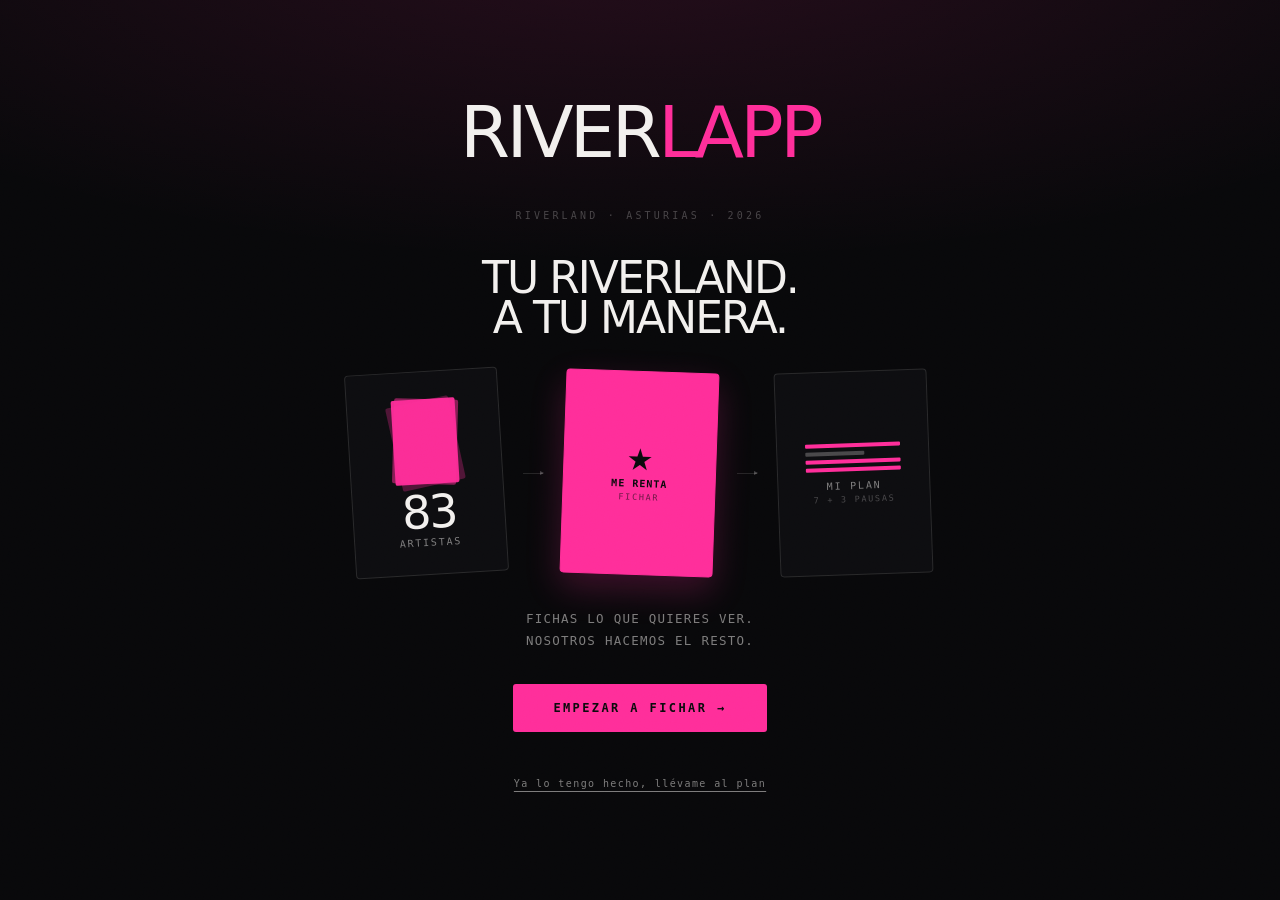
==== commit c6fa2d0f: "Intro nueva: los tres pasos con la carta que viaja del cartel al plan" ====
--- a/index.html
+++ b/index.html
@@ -28,11 +28,45 @@
 
 <!-- ===== INTRO ===== -->
 <div id="intro">
-  <div class="logo-riv" id="logo-anim"></div>
-  <div class="tag">RIVERLAND · ASTURIAS · 2026</div>
-  <div class="desc">Ficha a los artistas como si fuera Tinder y te monto el horario de los tres días. Con pausas incluidas.</div>
-  <button class="btn-grande" id="btn-empezar">EMPEZAR A FICHAR</button>
-  <button class="btn-txt" id="btn-saltar">Ya lo tengo hecho, llévame al plan</button>
+  <div class="intro-top">
+    <div class="logo-riv" id="logo-anim"></div>
+    <div class="tag">RIVERLAND · ASTURIAS · 2026</div>
+    <div class="lema">TU RIVERLAND.<br>A TU MANERA.</div>
+  </div>
+
+  <!-- Los tres pasos, sin decir en ningún sitio que son pasos: el cartel,
+       el fichaje y el plan. La carta viajera los recorre en bucle. -->
+  <div class="escena" aria-hidden="true">
+    <div class="paso p1">
+      <div class="mini-pila"><i></i><i></i><i></i></div>
+      <div class="paso-num">83</div>
+      <div class="paso-lbl">ARTISTAS</div>
+    </div>
+
+    <div class="flecha f1"></div>
+
+    <div class="paso p2">
+      <div class="paso-sello">★</div>
+      <div class="paso-lbl fuerte">ME RENTA</div>
+      <div class="paso-pie">FICHAR</div>
+    </div>
+
+    <div class="flecha f2"></div>
+
+    <div class="paso p3">
+      <div class="mini-plan"><i class="s"></i><i class="p"></i><i class="s"></i><i class="s"></i></div>
+      <div class="paso-lbl">MI PLAN</div>
+      <div class="paso-pie">7 + 3 PAUSAS</div>
+    </div>
+
+    <div class="viajera"></div>
+  </div>
+
+  <div class="intro-bajo">
+    <div class="desc">Fichas lo que quieres ver.<br>Nosotros hacemos el resto.</div>
+    <button class="btn-grande" id="btn-empezar">EMPEZAR A FICHAR <span class="flecha-cta">→</span></button>
+    <button class="btn-txt" id="btn-saltar">Ya lo tengo hecho, llévame al plan</button>
+  </div>
 </div>
 
 <div id="app">
@@ -119,9 +153,9 @@
         <h1>EL DAÑO</h1>
         <div class="sub" id="contador-sub">LLEVANDO LA CUENTA</div>
       </div>
-      <button class="icon-btn btn-ajustes">⚙</button>
-    </header>
-    <div class="cabeza-vuela" id="cabeza-vuela" aria-hidden="true"></div>
+      <button class="cabeza-boton" id="cabeza-boton" type="button" aria-label="Eructar"></button>
+      <button class="icon-btn btn-ajustes">⚙</button>
+    </header>
     <div class="scroll"><div id="contador-cont"></div></div>
   </section>
 
@@ -156,6 +190,24 @@
   </div>
 </div>
 
+<!-- ===== COMPARTIR (QR) ===== -->
+<div id="hoja-qr">
+  <div class="panel">
+    <div class="asa"></div>
+    <h3>LLÉVATELA</h3>
+    <p class="hint">Que le apunten con la cámara. Se abre en el navegador y desde
+      <b>Compartir</b> → <b>Añadir a pantalla de inicio</b> les queda como una app,
+      y ya funciona sin cobertura.</p>
+    <div class="qr-marco"><img src="qr-riverlapp.svg" alt="Código QR de RIVERLAPP" width="45" height="45"></div>
+    <div class="qr-url" id="qr-url"></div>
+    <div class="qr-acciones">
+      <button class="btn-linea" id="qr-compartir" hidden>COMPARTIR</button>
+      <button class="btn-linea" id="qr-copiar">COPIAR ENLACE</button>
+    </div>
+    <button class="btn-linea qr-cerrar" id="qr-cerrar">CERRAR</button>
+  </div>
+</div>
+
 <!-- ===== HOJA DE AJUSTES ===== -->
 <div id="hoja"><div class="panel" id="hoja-panel"></div></div>
 
--- a/styles.css
+++ b/styles.css
@@ -406,7 +406,7 @@
 
 .anillo {
   position: relative; width: 100%; aspect-ratio: 1;
-  max-width: 232px; margin: 6px auto 26px;
+  max-width: 232px; margin: 26px auto 26px;   /* mismo aire arriba que abajo */
   border-radius: 50%;
   background: conic-gradient(from -90deg, var(--magenta) var(--deg, 0deg), rgba(242,240,238,.1) var(--deg, 0deg) 360deg);
   display: grid; place-items: center;
@@ -640,6 +640,20 @@
 }
 .bot-sus:active .bs-n, .bot-sus:active .bs-lbl, .bot-sus:active .bs-mas { color: var(--negro); }
 .bs-ic { font-size: 22px; line-height: 1; }
+
+/* Dibujos del cubata y el porro. Van de máscara y no de <img> para que tomen
+   el color del texto: en la diapositiva del wrapped el fondo es claro y un
+   icono blanco fijo no se veía. Miden 1em, así siguen al contexto. */
+.ic-sus {
+  display: inline-block; width: 1em; height: 1em;
+  vertical-align: -.13em;
+  background: currentColor;
+  -webkit-mask-repeat: no-repeat; mask-repeat: no-repeat;
+  -webkit-mask-position: center;  mask-position: center;
+  -webkit-mask-size: contain;     mask-size: contain;
+}
+.ic-cubata { -webkit-mask-image: url('ic-cubata.png'); mask-image: url('ic-cubata.png'); }
+.ic-porro  { -webkit-mask-image: url('ic-porro.png');  mask-image: url('ic-porro.png'); }
 .bs-n {
   font-family: var(--display); font-weight: 400; font-size: 46px;
   line-height: .9; letter-spacing: -.06em; color: var(--paper);
@@ -662,15 +676,14 @@
 
 .fila-acc { margin-top: 14px; }
 
-.aviso-prueba {
-  margin-top: 16px; padding: 15px 16px; border-radius: 16px;
-  background: rgba(53,232,255,.08); border: 1px solid rgba(53,232,255,.35);
-}
+/* El aviso de apuntes fuera de fecha. Era una caja cian y desentonaba con el
+   resto: ahora se lee como una página más, con el magenta solo en el rótulo. */
+.aviso-prueba { margin-top: 22px; padding-top: 16px; border-top: 1px solid var(--line); }
 .aviso-prueba .t {
-  font-family: var(--mono); font-weight: 700; font-size: 12px;
-  letter-spacing: .1em; text-transform: uppercase; color: var(--cyan);
-}
-.aviso-prueba .d { font-size: 12.5px; color: rgba(255,255,255,.72); margin: 8px 0 12px; line-height: 1.45; }
+  font-family: var(--mono); font-weight: 400; font-size: 10px;
+  letter-spacing: .24em; text-transform: uppercase; color: var(--magenta);
+}
+.aviso-prueba .d { font-size: 12.5px; color: var(--mute); margin: 8px 0 12px; line-height: 1.45; }
 
 /* destello al apuntar */
 .destello {
@@ -916,9 +929,15 @@
 #intro {
   position: fixed; inset: 0; z-index: 700;
   display: flex; flex-direction: column; align-items: center; justify-content: center;
-  text-align: center; padding: 34px;
-  background: var(--ink);
-}
+  gap: clamp(18px, 4.5vh, 40px);
+  text-align: center;
+  padding: calc(env(safe-area-inset-top) + 20px) 22px calc(env(safe-area-inset-bottom) + 20px);
+  background:
+    radial-gradient(120% 60% at 50% -8%, rgba(255,46,154,.12), transparent 62%),
+    var(--ink);
+  overflow: hidden;   /* la escena se sale un pelo por los lados a propósito */
+}
+#intro .intro-top, #intro .intro-bajo { display: contents; }
 #intro.fuera { animation: salirIntro .7s var(--ease-out) forwards; pointer-events: none; }
 @keyframes salirIntro { to { opacity: 0; transform: scale(1.12); } }
 
@@ -930,11 +949,20 @@
 @keyframes caerLetra { from { opacity: 0; transform: translateY(-46px) rotate(-14deg) scale(.6); } to { opacity: 1; transform: none; } }
 .logo-riv .hl { color: var(--magenta); }
 
-#intro .tag { font-family: var(--mono); font-size: 10.5px; letter-spacing: .34em; color: var(--mute); margin-top: 18px; animation: subeFade .7s .8s both var(--ease-out); }
-#intro .desc { font-size: 14.5px; line-height: 1.55; color: rgba(255,255,255,.72); margin-top: 30px; max-width: 320px; animation: subeFade .7s 1s both var(--ease-out); }
+#intro .tag { font-family: var(--mono); font-size: 10px; letter-spacing: .32em; color: var(--mute-2); margin-top: 14px; margin-bottom: 4px; animation: subeFade .7s .8s both var(--ease-out); }
+#intro .lema {
+  font-family: var(--display); font-weight: 400; text-transform: uppercase;
+  font-size: clamp(27px, 8.4vw, 44px); line-height: .92; letter-spacing: -.045em;
+  animation: subeFade .7s .95s both var(--ease-out);
+}
+#intro .desc {
+  font-family: var(--mono); font-size: 11px; line-height: 1.75; letter-spacing: .1em;
+  color: var(--mute); text-transform: uppercase;
+  animation: subeFade .7s 2.1s both var(--ease-out);
+}
 
 .btn-grande {
-  margin-top: 34px; padding: 17px 40px; border-radius: 3px;
+  margin-top: 0; padding: 17px 40px; border-radius: 3px;
   font-family: var(--mono); font-weight: 700; font-size: 12px; letter-spacing: .2em;
   background: var(--magenta); color: var(--negro);
   transition: transform .3s var(--ease-spring);
@@ -942,7 +970,7 @@
 }
 .btn-grande:active { transform: scale(.93); }
 .btn-txt {
-  margin-top: 16px; font-family: var(--mono); font-size: 10px; letter-spacing: .14em;
+  margin-top: 4px; font-family: var(--mono); font-size: 10px; letter-spacing: .14em;
   color: var(--mute); animation: subeFade .7s 1.35s both var(--ease-out);
   padding: 10px; text-decoration: underline; text-underline-offset: 4px;
 }
@@ -982,6 +1010,14 @@
 }
 .btn-linea:active { transform: scale(.97); }
 .btn-linea.peligro { color: var(--raya); border-color: rgba(255,59,87,.4); }
+/* negro y rosa: el trazo y la letra en magenta sobre el negro de la app */
+.btn-linea.rosa {
+  background: var(--ink); color: var(--magenta);
+  border-color: rgba(255,46,154,.45);
+}
+.btn-linea.rosa:active { background: rgba(255,46,154,.1); }
+/* cuando va suelto arriba del contador, separado de lo que viene debajo */
+#contador-cont > .btn-linea.rosa { margin-bottom: 20px; }
 
 .version {
   margin-top: 20px; text-align: center;
@@ -990,40 +1026,49 @@
 }
 
 /* ===========================================================
-   LA CABEZA QUE VUELA
-   Deriva por la pantalla de EL DAÑO. Va detrás del contenido y sin capturar
-   toques, para que no estorbe. Solo transform: no cuesta nada repintarla.
-   =========================================================== */
-
-.cabeza-vuela {
-  position: absolute; z-index: 0; pointer-events: none;
-  width: 132px; height: 132px;
+   LA CABEZA QUE ERUCTA
+   Botón fijo en la cabecera de EL DAÑO. Antes derivaba por toda la pantalla;
+   ahora se queda quieta y solo flota en el sitio, que si se mueve no hay
+   forma de acertarle.
+
+   Va en la cabecera y no suelta en una esquina por una razón concreta: como
+   botón se queda los toques de lo que tenga debajo, y flotando sobre el
+   scroll pisaba VER MI WRAPPED, BORRAR EL REGISTRO y la tarjeta de OTRA
+   SUSTANCIA según por dónde fueras. Aquí tiene franja propia y no estorba.
+   =========================================================== */
+
+.cabeza-boton {
+  margin-left: auto;                        /* se pega al ⚙, a la derecha */
+  flex-shrink: 0;
+  width: 52px; height: 52px;
   background: var(--cara) center/contain no-repeat;
-  filter: drop-shadow(0 10px 26px rgba(0,0,0,.6));
+  filter: drop-shadow(0 6px 14px rgba(0,0,0,.55));
   will-change: transform;
-  animation: derivaCabeza 34s linear infinite, cabeceo 5.5s ease-in-out infinite;
+  animation: flotaCabeza 5.5s ease-in-out infinite;
   display: none;
-}
-body.hay-cara .cabeza-vuela { display: block; }
-
-/* El contenido va por delante: si la cabeza pasa por encima tapa los números
-   del contador, que es justo lo que hay que poder leer. */
+  touch-action: manipulation;               /* sin el retardo de los 300 ms */
+  -webkit-tap-highlight-color: transparent;
+}
+body.hay-cara .cabeza-boton { display: block; }
+
+/* Al soltar vuelve a flotar sola: la clase la quita el JS al acabar. */
+.cabeza-boton.eructando { animation: eructa .5s var(--ease-out); }
+
+/* El contenido va por delante del fondo animado. */
 #v-contador .cab,
 #v-contador .scroll { position: relative; z-index: 2; }
 
-@keyframes derivaCabeza {
-  0%   { transform: translate3d(-14vw, 12vh, 0) rotate(-8deg); }
-  17%  { transform: translate3d(58vw, 26vh, 0) rotate(12deg); }
-  33%  { transform: translate3d(18vw, 54vh, 0) rotate(-14deg); }
-  50%  { transform: translate3d(72vw, 66vh, 0) rotate(9deg); }
-  67%  { transform: translate3d(6vw, 34vh, 0) rotate(-6deg); }
-  84%  { transform: translate3d(64vw, 8vh, 0) rotate(15deg); }
-  100% { transform: translate3d(-14vw, 12vh, 0) rotate(-8deg); }
-}
-/* va apareciendo y desapareciendo, para que no cante que es siempre la misma */
-@keyframes cabeceo {
-  0%, 100% { opacity: .5; }
-  50%      { opacity: .85; }
+@keyframes flotaCabeza {
+  0%, 100% { transform: translate3d(0, 0, 0) rotate(-3deg); }
+  50%      { transform: translate3d(0, -6px, 0) rotate(3deg); }
+}
+/* el meneo del eructo: se hincha, se sacude y vuelve */
+@keyframes eructa {
+  0%   { transform: scale(1) rotate(0); }
+  25%  { transform: scale(1.16, .9) rotate(-7deg); }
+  55%  { transform: scale(.95, 1.08) rotate(6deg); }
+  78%  { transform: scale(1.04, .98) rotate(-3deg); }
+  100% { transform: scale(1) rotate(0); }
 }
 
 /* ===========================================================
@@ -1046,3 +1091,230 @@
 @media (prefers-reduced-motion: reduce) {
   *, *::before, *::after { animation-duration: .01ms !important; animation-iteration-count: 1 !important; transition-duration: .01ms !important; }
 }
+
+/* ===========================================================
+   COMPARTIR — el QR que sale al mantener pulsada la cabeza
+   El QR va sobre papel claro y con su propio margen: sobre el negro de la
+   app no lo lee ninguna cámara, y pegado al borde tampoco.
+   =========================================================== */
+
+#hoja-qr {
+  position: fixed; inset: 0; z-index: 640; display: none;
+  align-items: flex-end; background: rgba(0,0,0,.62); backdrop-filter: blur(4px);
+}
+#hoja-qr.on { display: flex; animation: matchIn .3s ease; }
+#hoja-qr .panel {
+  width: 100%; max-height: 92vh; overflow-y: auto;
+  background: #0a0716; border-radius: 26px 26px 0 0; border-top: 1px solid var(--line);
+  padding: 10px 20px calc(env(safe-area-inset-bottom) + 22px);
+  animation: subirHoja .42s var(--ease-out);
+}
+#hoja-qr .asa { width: 38px; height: 4px; border-radius: 3px; background: rgba(255,255,255,.25); margin: 6px auto 18px; }
+#hoja-qr h3 { font-family: var(--mono); font-size: 13px; letter-spacing: .16em; text-transform: uppercase; }
+#hoja-qr .hint { font-size: 12.5px; color: var(--mute); line-height: 1.55; margin: 8px 0 16px; }
+#hoja-qr .hint b { color: var(--paper); font-weight: 700; }
+
+.qr-marco {
+  width: min(62vw, 250px); margin: 0 auto;
+  background: var(--paper); border-radius: 16px; padding: 12px;
+}
+.qr-marco img {
+  display: block; width: 100%; height: auto;
+  image-rendering: pixelated;               /* sin bordes borrosos al ampliar */
+}
+.qr-url {
+  font-family: var(--mono); font-size: 10.5px; letter-spacing: .02em;
+  color: var(--mute); text-align: center; margin: 14px 0 16px;
+  word-break: break-all;
+}
+.qr-acciones { display: flex; gap: 10px; }
+.qr-acciones .btn-linea { flex: 1; margin: 0; }
+#hoja-qr .qr-cerrar { width: 100%; margin-top: 10px; }
+
+/* Mientras mantienes pulsada la cabeza se va encogiendo: sin esto no hay
+   forma de saber que la pulsación larga hace algo. */
+.cabeza-boton.cargando { animation: none; transform: scale(.86) rotate(-2deg); transition: transform .5s var(--ease-out); }
+/* nada de menú de iOS ni selección al mantener pulsado */
+.cabeza-boton { -webkit-touch-callout: none; user-select: none; -webkit-user-select: none; }
+
+/* ===========================================================
+   INTRO — los tres pasos
+   Cartel → fichaje → plan, sin llamarlos pasos ni numerarlos. Reutiliza el
+   magenta de la carta, la mono espaciada de las etiquetas y las mismas curvas
+   que el resto: tenía que parecer que siempre estuvo aquí.
+   =========================================================== */
+
+.escena {
+  position: relative;
+  display: flex; align-items: center; justify-content: center;
+  gap: clamp(6px, 2.2vw, 16px);
+  width: 100%; max-width: 460px;
+  animation: subeFade .8s 1.25s both var(--ease-out);
+}
+
+.paso {
+  position: relative; flex: 1 1 0; min-width: 0;
+  aspect-ratio: 3 / 4;
+  border-radius: 4px; border: 1px solid var(--line);
+  background: var(--ink-2);
+  display: flex; flex-direction: column; align-items: center; justify-content: center;
+  gap: 3px; padding: 6px;
+  /* ligeramente descuadradas, como fotos tiradas sobre una mesa */
+  animation: respiraPaso 6s var(--ease-out) infinite;
+}
+.paso.p1 { transform: rotate(-3.5deg); animation-delay: 0s; }
+.paso.p2 { transform: rotate(2deg);  animation-delay: 2s;
+  background: var(--magenta); border-color: var(--magenta); color: var(--negro);
+  box-shadow: 0 14px 34px rgba(255,46,154,.22);
+}
+.paso.p3 { transform: rotate(-2deg); animation-delay: 4s; }
+
+/* el que toca en cada momento se levanta un poco; nada de saltos */
+@keyframes respiraPaso {
+  0%, 100% { filter: none; }
+  4%       { filter: brightness(1.35); }
+  30%      { filter: none; }
+}
+
+.paso-num {
+  font-family: var(--display); font-weight: 400;
+  font-size: clamp(26px, 8vw, 40px); line-height: .9; letter-spacing: -.05em;
+}
+.paso-lbl {
+  font-family: var(--mono); font-size: clamp(7px, 2.1vw, 9px);
+  letter-spacing: .18em; text-transform: uppercase; color: var(--mute);
+}
+.paso.p2 .paso-lbl { color: var(--negro); }
+.paso-lbl.fuerte { font-weight: 700; letter-spacing: .1em; }
+.paso-pie {
+  font-family: var(--mono); font-size: clamp(6px, 1.8vw, 7.5px);
+  letter-spacing: .2em; text-transform: uppercase; color: var(--mute-2);
+}
+.paso.p2 .paso-pie { color: rgba(10,10,12,.6); }
+
+/* 1 — la pila del cartel: tres cartas insinuadas */
+.mini-pila { position: relative; width: 46%; aspect-ratio: 3/4; margin-bottom: 5px; }
+.mini-pila i {
+  position: absolute; inset: 0; border-radius: 2px;
+  background: var(--magenta); opacity: .28;
+}
+.mini-pila i:nth-child(1) { transform: rotate(-9deg) translateY(2px); }
+.mini-pila i:nth-child(2) { transform: rotate(5deg); opacity: .5; }
+.mini-pila i:nth-child(3) { transform: none; opacity: .95; }
+
+/* 2 — el sello del match, con el mismo golpe que el de la carta real */
+.paso-sello {
+  font-size: clamp(20px, 6.5vw, 30px); line-height: 1; color: var(--negro);
+  animation: golpeSello 6s var(--ease-out) infinite; animation-delay: 2s;
+}
+@keyframes golpeSello {
+  0%, 30%, 100% { transform: scale(1) rotate(0); }
+  6%            { transform: scale(1.5) rotate(-14deg); }
+  14%           { transform: scale(1) rotate(0); }
+}
+
+/* 3 — el plan montado: dos artistas, una pausa, otro artista */
+.mini-plan { width: 68%; display: flex; flex-direction: column; gap: 4px; margin-bottom: 6px; }
+.mini-plan i {
+  display: block; height: 4px; border-radius: 1px; transform-origin: left center;
+  animation: entraLinea 6s var(--ease-out) infinite;
+}
+.mini-plan i.s { background: var(--magenta); }
+.mini-plan i.p { background: var(--mute-2); width: 62%; }  /* la pausa, más corta */
+.mini-plan i:nth-child(1) { animation-delay: 4.0s; }
+.mini-plan i:nth-child(2) { animation-delay: 4.15s; }
+.mini-plan i:nth-child(3) { animation-delay: 4.3s; }
+.mini-plan i:nth-child(4) { animation-delay: 4.45s; }
+@keyframes entraLinea {
+  0%   { transform: scaleX(0); opacity: 0; }
+  8%   { transform: scaleX(1); opacity: 1; }
+  100% { transform: scaleX(1); opacity: 1; }
+}
+
+/* las flechas que unen los tres */
+.flecha {
+  flex: 0 0 auto; width: clamp(10px, 3.4vw, 20px); height: 1px;
+  background: var(--line); position: relative;
+}
+.flecha::after {
+  content: ''; position: absolute; right: -1px; top: -2px;
+  border-left: 4px solid var(--mute-2); border-top: 2.5px solid transparent; border-bottom: 2.5px solid transparent;
+}
+/* un pulso magenta recorre la flecha cuando le toca */
+.flecha::before {
+  content: ''; position: absolute; inset: 0; background: var(--magenta);
+  transform-origin: left center; transform: scaleX(0);
+  animation: pulsoFlecha 6s var(--ease-out) infinite;
+}
+.flecha.f1::before { animation-delay: 1.5s; }
+.flecha.f2::before { animation-delay: 3.5s; }
+@keyframes pulsoFlecha {
+  0%, 100% { transform: scaleX(0); opacity: 0; }
+  4%       { transform: scaleX(1); opacity: 1; }
+  16%      { transform: scaleX(1); opacity: 0; }
+}
+
+/* La carta que hace el recorrido entero: sale del cartel, se mete en FICHAR
+   (ahí es el sello el que habla) y reaparece para caer aplastada como una línea
+   dentro de MI PLAN. Es la que hace entender de qué va la app sin leer nada.
+
+   Solo cruza los HUECOS entre tarjetas y se funde al entrar en cada una: si se
+   posaba encima, tapaba el "ME RENTA" y no se entendía nada. */
+.viajera {
+  position: absolute; top: 50%; z-index: 2;
+  width: 12%; aspect-ratio: 3/4; border-radius: 2px;
+  background: var(--magenta);
+  /* el cerco oscuro la recorta del fondo: sobre la tarjeta magenta de FICHAR
+     se fundía con ella y parecía un bulto, no una carta viajando */
+  box-shadow: 0 0 0 2.5px var(--ink), 0 10px 24px rgba(0,0,0,.55);
+  pointer-events: none; opacity: 0;
+  animation: viaja 6s var(--ease-out) infinite;
+}
+/* la rayita del nombre, para que se lea como una carta de artista en pequeño */
+.viajera::after {
+  content: ''; position: absolute; left: 14%; right: 34%; bottom: 16%;
+  height: 9%; border-radius: 1px; background: var(--negro); opacity: .55;
+}
+.paso { z-index: 1; }
+
+@keyframes viaja {
+  /* sale del cartel */
+  0%   { left: 20%; opacity: 0; transform: translateY(-50%) rotate(-10deg) scale(.75); }
+  8%   { left: 22%; opacity: 1; transform: translateY(-50%) rotate(-8deg) scale(1); }
+  /* la lanza por encima: por el hueco no cabía y no se veía viajar */
+  17%  { left: 31%; opacity: 1; transform: translateY(-155%) rotate(-12deg) scale(1); }
+  27%  { left: 42%; opacity: 1; transform: translateY(-155%) rotate(10deg) scale(1); }
+  /* cae dentro de FICHAR: a partir de aquí habla el sello */
+  34%  { left: 47%; opacity: 0; transform: translateY(-50%) rotate(4deg) scale(.8); }
+  50%  { left: 58%; opacity: 0; transform: translateY(-50%) rotate(0) scale(.8); }
+  /* ya fichada, sale hacia el plan */
+  56%  { left: 60%; opacity: 1; transform: translateY(-50%) rotate(-6deg) scale(1); }
+  64%  { left: 68%; opacity: 1; transform: translateY(-155%) rotate(-8deg) scale(1); }
+  73%  { left: 77%; opacity: 1; transform: translateY(-155%) rotate(6deg) scale(1); }
+  /* y aterriza aplastada, convertida en una línea del horario */
+  81%  { left: 80%; opacity: .95; transform: translateY(-50%) rotate(0) scale(1.15, .1); }
+  88%  { left: 80%; opacity: 0; transform: translateY(-50%) rotate(0) scale(1.15, .1); }
+  100% { left: 20%; opacity: 0; transform: translateY(-50%) rotate(-10deg) scale(.75); }
+}
+
+.flecha-cta { display: inline-block; animation: empujaCta 2.4s var(--ease-out) infinite; }
+@keyframes empujaCta { 0%, 100% { transform: translateX(0); } 50% { transform: translateX(4px); } }
+
+/* pantallas altas: la escena puede permitirse más tamaño */
+@media (min-height: 780px) { .escena { max-width: 500px; } }
+/* en escritorio la escena es el centro de la pantalla: que se vea */
+@media (min-width: 700px) {
+  .escena { max-width: 580px; gap: 20px; }
+  #intro { gap: clamp(22px, 3.6vh, 34px); }
+  .paso-num { font-size: 46px; }
+  .paso-lbl { font-size: 10px; }
+  .paso-pie { font-size: 8.5px; }
+  #intro .desc { font-size: 12.5px; }
+}
+
+/* si el sistema pide menos movimiento, se queda todo quieto y legible */
+@media (prefers-reduced-motion: reduce) {
+  .paso, .paso-sello, .mini-plan i, .flecha::before, .viajera, .flecha-cta { animation: none; }
+  .viajera { opacity: 0; }
+  .mini-plan i { transform: none; opacity: 1; }
+}
